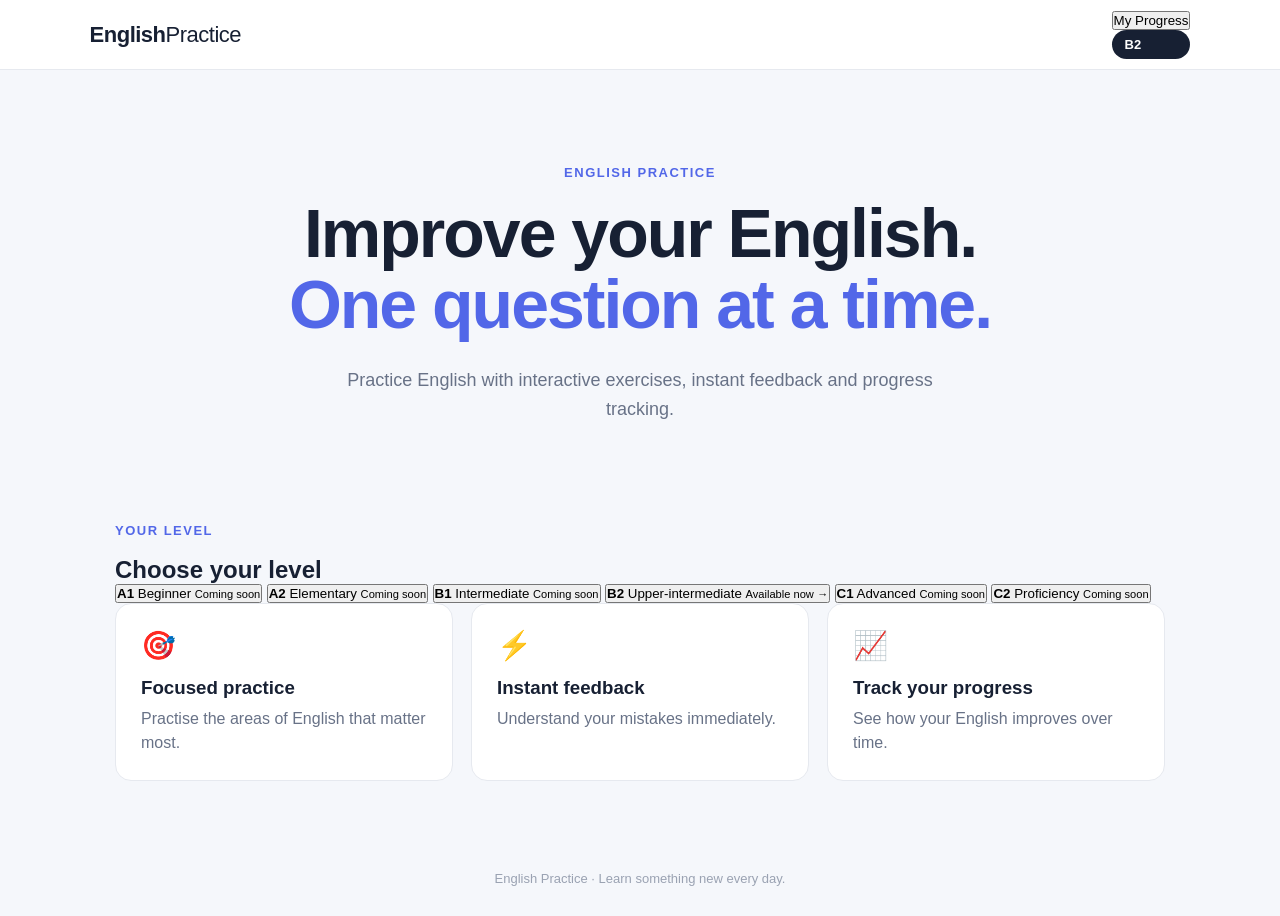
==== index.html @ 838dd816 "Add files via upload" ====
<!DOCTYPE html>
<html lang="en">
<head>
    <meta charset="UTF-8">
    <meta name="viewport" content="width=device-width, initial-scale=1.0">

   <title>English Practice - Free English Tests & Exercises</title>

<meta name="description"
content="Improve your English with free B2 grammar, vocabulary, phrasal verb, word formation and exam-style exercises with instant feedback.">

    <meta name="robots" content="index, follow">
 <link rel="canonical" href="https://jaime888-png.github.io/EnglishPractice/">

    <link rel="stylesheet" href="style.css">
<meta name="google-site-verification" content="MlaVY_ap902NoAxUZYahT_4EIekP5iTGvNQhcBj-xUs" />
</head>

<body>

    <!-- TOP NAVIGATION -->
    <header class="topbar">
        <div class="logo">English<span>Practice</span></div>

        <nav class="nav-links">
            <button class="nav-button" id="statsNavButton">My Progress</button>
            <div class="level-badge">B2</div>
        </nav>
    </header>


    <main>

        <!-- ================= HOME ================= -->

        <section id="home" class="screen active">

            <div class="hero">

                <p class="eyebrow">ENGLISH PRACTICE</p>

                <h1>
                    Improve your English.<br>
                    <span>One question at a time.</span>
                </h1>

                <p class="hero-text">
                    Practice English with interactive exercises,
                    instant feedback and progress tracking.
                </p>

            </div>


            <!-- LEVEL SELECTOR -->

            <div class="section-block">

                <div class="section-heading">
                    <div>
                        <p class="eyebrow">YOUR LEVEL</p>
                        <h2>Choose your level</h2>
                    </div>
                </div>

                <div class="level-grid">

                    <button class="level-card unavailable">
                        <strong>A1</strong>
                        <span>Beginner</span>
                        <small>Coming soon</small>
                    </button>

                    <button class="level-card unavailable">
                        <strong>A2</strong>
                        <span>Elementary</span>
                        <small>Coming soon</small>
                    </button>

                    <button class="level-card unavailable">
                        <strong>B1</strong>
                        <span>Intermediate</span>
                        <small>Coming soon</small>
                    </button>

                    <button class="level-card available" id="b2LevelButton">
                        <strong>B2</strong>
                        <span>Upper-intermediate</span>
                        <small>Available now →</small>
                    </button>

                    <button class="level-card unavailable">
                        <strong>C1</strong>
                        <span>Advanced</span>
                        <small>Coming soon</small>
                    </button>

                    <button class="level-card unavailable">
                        <strong>C2</strong>
                        <span>Proficiency</span>
                        <small>Coming soon</small>
                    </button>

                </div>

            </div>


            <!-- FEATURES -->

            <div class="features">

                <div class="feature-card">
                    <div class="feature-icon">🎯</div>
                    <h3>Focused practice</h3>
                    <p>
                        Practise the areas of English that matter most.
                    </p>
                </div>

                <div class="feature-card">
                    <div class="feature-icon">⚡</div>
                    <h3>Instant feedback</h3>
                    <p>
                        Understand your mistakes immediately.
                    </p>
                </div>

                <div class="feature-card">
                    <div class="feature-icon">📈</div>
                    <h3>Track your progress</h3>
                    <p>
                        See how your English improves over time.
                    </p>
                </div>

            </div>

        </section>


        <!-- ================= B2 PRACTICE MENU ================= -->

        <section id="practiceMenu" class="screen">

            <div class="page-header">

                <button id="practiceHomeButton" class="back-button">
                    ← Home
                </button>

                <p class="eyebrow">B2 ENGLISH</p>

                <h1>What do you want to practise?</h1>

                <p>
                    Choose an area and start practising.
                </p>

            </div>


            <!-- CATEGORIES -->

            <div class="practice-grid">

                <button class="practice-card" data-category="Grammar">
                    <span class="practice-icon">📘</span>
                    <strong>Grammar</strong>
                    <small>Tenses, conditionals, modals and more</small>
                </button>

                <button class="practice-card" data-category="Vocabulary">
                    <span class="practice-icon">📚</span>
                    <strong>Vocabulary</strong>
                    <small>Words, meaning and usage</small>
                </button>

                <button class="practice-card" data-category="Phrasal Verbs">
                    <span class="practice-icon">🔗</span>
                    <strong>Phrasal Verbs</strong>
                    <small>Common B2 phrasal verbs</small>
                </button>

                <button class="practice-card" data-category="Collocations">
                    <span class="practice-icon">🧩</span>
                    <strong>Collocations</strong>
                    <small>Words that naturally go together</small>
                </button>

                <button class="practice-card" data-category="Word Formation">
                    <span class="practice-icon">🔤</span>
                    <strong>Word Formation</strong>
                    <small>Build the correct word</small>
                </button>

                <button class="practice-card" data-category="Open Cloze">
                    <span class="practice-icon">✏️</span>
                    <strong>Open Cloze</strong>
                    <small>Complete the missing words</small>
                </button>

                <button class="practice-card" data-category="Key Word Transformations">
                    <span class="practice-icon">🔄</span>
                    <strong>Key Word Transformations</strong>
                    <small>Rewrite sentences correctly</small>
                </button>

                <button class="practice-card featured" data-category="Mixed Practice">
                    <span class="practice-icon">🎲</span>
                    <strong>Mixed Practice</strong>
                    <small>A mixture of B2 questions</small>
                </button>

            </div>


            <!-- GRAMMAR SEO LINK -->

            <div style="text-align: center; padding: 10px 0 45px;">

                <h2 style="font-size: 24px; margin-bottom: 10px;">
                    Want to focus on grammar?
                </h2>

                <p style="color: #687287; line-height: 1.6; margin-bottom: 18px;">
                    Practise B2 English grammar with dedicated exercises
                    and clear explanations.
                </p>

                <a href="grammar.html"
                   class="secondary-button"
                   style="display: inline-block; text-decoration: none;">
                    B2 Grammar Exercises →
                </a>

            </div>


            <!-- QUIZ LENGTH -->

            <div class="practice-options">


                <p class="eyebrow">QUIZ LENGTH</p>

                <div class="length-buttons">

                    <button class="length-button" data-length="5">
                        <strong>Quick</strong>
                        <span>5 questions</span>
                    </button>

                    <button class="length-button selected" data-length="10">
                        <strong>Standard</strong>
                        <span>10 questions</span>
                    </button>

                    <button class="length-button" data-length="20">
                        <strong>Challenge</strong>
                        <span>20 questions</span>
                    </button>

                </div>

            </div>
<button id="startPracticeButton" class="primary-button">
    Start practice →
</button>

        </section>


        <!-- ================= QUIZ ================= -->

        <section id="quiz" class="screen">

            <div class="quiz-header">

                <button id="backButton" class="back-button">
                    ← Exit practice
                </button>

                <div class="progress-container">

                    <div class="progress-text">
                        <span id="questionNumber">Question 1</span>
                        <span id="totalQuestions">1 / 10</span>
                    </div>

                    <div class="progress-bar">
                        <div id="progress" class="progress"></div>
                    </div>

                </div>

            </div>


            <div class="quiz-card">

                <div class="question-category" id="questionCategory">
                    MIXED PRACTICE
                </div>

                <h2 id="question">
                    Loading question...
                </h2>

                <div id="answers" class="answers">
                    <!-- JavaScript inserts answers here -->
                </div>

                <div id="feedback" class="feedback hidden">

                    <div id="feedbackTitle" class="feedback-title"></div>

                    <p id="feedbackText"></p>

                </div>

                <button
                    id="nextButton"
                    class="primary-button next-button hidden">
                    Next question →
                </button>

            </div>

        </section>


        <!-- ================= RESULTS ================= -->

        <section id="results" class="screen">

            <div class="results-card">

                <p class="eyebrow">PRACTICE COMPLETE</p>

                <h1>Your result</h1>

                <div class="score-circle">
                    <span id="score">0/10</span>
                </div>

                <h2 id="resultMessage">
                    Great job!
                </h2>

                <p id="resultDescription">
                    Keep practising to improve your English.
                </p>


                <div class="result-stats">

                    <div>
                        <strong id="resultPercentage">0%</strong>
                        <span>Accuracy</span>
                    </div>

                    <div>
                        <strong id="resultCorrect">0</strong>
                        <span>Correct</span>
                    </div>

                    <div>
                        <strong id="resultQuestions">10</strong>
                        <span>Questions</span>
                    </div>

                </div>


                <div class="result-actions">

                    <button id="retryButton" class="primary-button">
                        Try again
                    </button>

                    <button id="practiceAgainButton" class="secondary-button">
                        Choose practice
                    </button>

                    <button id="homeButton" class="secondary-button">
                        Back to home
                    </button>

                </div>

            </div>

        </section>


        <!-- ================= PROGRESS ================= -->

        <section id="stats" class="screen">

            <div class="page-header">

                <button id="statsHomeButton" class="back-button">
                    ← Home
                </button>

                <p class="eyebrow">YOUR PROGRESS</p>

                <h1>Keep getting better.</h1>

                <p>
                    Your progress is saved automatically on this device.
                </p>

            </div>


            <div class="stats-grid">

                <div class="stat-card">
                    <span class="stat-icon">📝</span>
                    <strong id="statQuestions">0</strong>
                    <span>Questions answered</span>
                </div>

                <div class="stat-card">
                    <span class="stat-icon">🎯</span>
                    <strong id="statAccuracy">0%</strong>
                    <span>Overall accuracy</span>
                </div>

                <div class="stat-card">
                    <span class="stat-icon">🏆</span>
                    <strong id="statBestScore">0%</strong>
                    <span>Best result</span>
                </div>

                <div class="stat-card">
                    <span class="stat-icon">🔥</span>
                    <strong id="statStreak">0</strong>
                    <span>Day streak</span>
                </div>

            </div>


            <div class="progress-section">

                <p class="eyebrow">ACHIEVEMENTS</p>

                <div id="achievements" class="achievements-grid">
                    <!-- JavaScript inserts achievements -->
                </div>

            </div>

        </section>

    </main>


    <footer>
        <p>English Practice · Learn something new every day.</p>
    </footer>


    <script src="script.js"></script>

</body>
</html>
---- style.css ----
* {
    box-sizing: border-box;
    margin: 0;
    padding: 0;
}

body {
    font-family: Arial, Helvetica, sans-serif;
    background: #f5f7fb;
    color: #172033;
    min-height: 100vh;
}

.topbar {
    height: 70px;
    background: white;
    border-bottom: 1px solid #e6e9ef;
    display: flex;
    align-items: center;
    justify-content: space-between;
    padding: 0 7%;
}

.logo {
    font-size: 22px;
    font-weight: 800;
    letter-spacing: -0.5px;
}

.logo span {
    font-weight: 400;
}

.level-badge {
    background: #172033;
    color: white;
    padding: 7px 13px;
    border-radius: 20px;
    font-size: 13px;
    font-weight: bold;
}

main {
    max-width: 1100px;
    margin: 0 auto;
    padding: 0 25px;
}

.screen {
    display: none;
}

.screen.active {
    display: block;
}

/* HOME */

.hero {
    text-align: center;
    padding: 95px 20px 65px;
}

.eyebrow {
    color: #5267e8;
    font-size: 13px;
    font-weight: 800;
    letter-spacing: 1.5px;
    margin-bottom: 18px;
}

.hero h1 {
    font-size: clamp(38px, 6vw, 68px);
    line-height: 1.05;
    letter-spacing: -2px;
    margin-bottom: 25px;
}

.hero h1 span {
    color: #5267e8;
}

.hero-text {
    max-width: 620px;
    margin: 0 auto 35px;
    color: #687287;
    font-size: 18px;
    line-height: 1.6;
}

.primary-button {
    border: none;
    background: #5267e8;
    color: white;
    padding: 14px 24px;
    border-radius: 10px;
    font-size: 16px;
    font-weight: bold;
    cursor: pointer;
    transition: transform 0.15s, opacity 0.15s;
}

.primary-button:hover {
    transform: translateY(-2px);
    opacity: 0.92;
}

.features {
    display: grid;
    grid-template-columns: repeat(3, 1fr);
    gap: 18px;
    padding-bottom: 60px;
}

.feature-card {
    background: white;
    border: 1px solid #e6e9ef;
    border-radius: 16px;
    padding: 25px;
}

.feature-icon {
    font-size: 28px;
    margin-bottom: 15px;
}

.feature-card h3 {
    margin-bottom: 8px;
}

.feature-card p {
    color: #687287;
    line-height: 1.5;
}

/* QUIZ */

.quiz-header {
    padding: 35px 0 20px;
}

.back-button {
    background: transparent;
    border: none;
    color: #687287;
    cursor: pointer;
    font-size: 15px;
    margin-bottom: 25px;
}

.progress-container {
    max-width: 800px;
    margin: auto;
}

.progress-text {
    display: flex;
    justify-content: space-between;
    color: #687287;
    font-size: 14px;
    margin-bottom: 8px;
}

.progress-bar {
    width: 100%;
    height: 7px;
    background: #e1e5ed;
    border-radius: 10px;
    overflow: hidden;
}

.progress {
    height: 100%;
    width: 10%;
    background: #5267e8;
    transition: width 0.3s;
}

.quiz-card {
    max-width: 800px;
    margin: 25px auto 70px;
    background: white;
    border: 1px solid #e6e9ef;
    border-radius: 18px;
    padding: 40px;
}

.question-category {
    color: #5267e8;
    font-size: 12px;
    font-weight: 800;
    letter-spacing: 1px;
    margin-bottom: 18px;
}

.quiz-card h2 {
    font-size: 25px;
    line-height: 1.45;
    margin-bottom: 28px;
}

.answers {
    display: grid;
    gap: 12px;
}

.answer-button {
    width: 100%;
    text-align: left;
    padding: 16px;
    background: white;
    border: 2px solid #e1e5ed;
    border-radius: 11px;
    cursor: pointer;
    font-size: 16px;
    color: #172033;
    transition: border-color 0.15s, background 0.15s;
}

.answer-button:hover {
    border-color: #5267e8;
    background: #f7f8ff;
}

.answer-button.correct {
    border-color: #39a86b;
    background: #edf9f2;
}

.answer-button.wrong {
    border-color: #d95d5d;
    background: #fff1f1;
}

.feedback {
    margin-top: 22px;
    padding: 18px;
    border-radius: 12px;
    background: #f5f7fb;
}

.feedback.correct-feedback {
    background: #edf9f2;
}

.feedback.wrong-feedback {
    background: #fff1f1;
}

.feedback-title {
    font-weight: bold;
    margin-bottom: 6px;
}

.feedback p {
    color: #596274;
    line-height: 1.5;
}

.next-button {
    margin-top: 20px;
}

.hidden {
    display: none !important;
}

/* RESULTS */

.results-card {
    max-width: 650px;
    margin: 90px auto;
    text-align: center;
    background: white;
    border: 1px solid #e6e9ef;
    border-radius: 20px;
    padding: 50px 30px;
}

.results-card h1 {
    font-size: 40px;
    margin-bottom: 25px;
}

.score-circle {
    width: 150px;
    height: 150px;
    border-radius: 50%;
    background: #f0f2ff;
    display: flex;
    align-items: center;
    justify-content: center;
    margin: 0 auto 25px;
}

.score-circle span {
    font-size: 35px;
    font-weight: 800;
    color: #5267e8;
}

.results-card h2 {
    margin-bottom: 10px;
}

.results-card p {
    color: #687287;
    line-height: 1.5;
}

.result-actions {
    margin-top: 30px;
    display: flex;
    justify-content: center;
    gap: 12px;
}

.secondary-button {
    background: white;
    border: 1px solid #d8dce5;
    padding: 14px 22px;
    border-radius: 10px;
    font-weight: bold;
    cursor: pointer;
    color: #172033;
}

footer {
    text-align: center;
    padding: 30px;
    color: #9aa2b2;
    font-size: 13px;
}

/* MOBILE */

@media (max-width: 700px) {
    .topbar {
        padding: 0 20px;
    }

    .hero {
        padding-top: 65px;
    }

    .hero h1 {
        letter-spacing: -1px;
    }

    .features {
        grid-template-columns: 1fr;
    }

    .quiz-card {
        padding: 25px 20px;
    }

    .quiz-card h2 {
        font-size: 21px;
    }

    .result-actions {
        flex-direction: column;
    }
}

.length-button.selected {
    border: 2px solid currentColor;
    transform: translateY(-2px);
    font-weight: 600;
}

.practice-card.selected {
    border: 2px solid currentColor;
    transform: translateY(-2px);
}
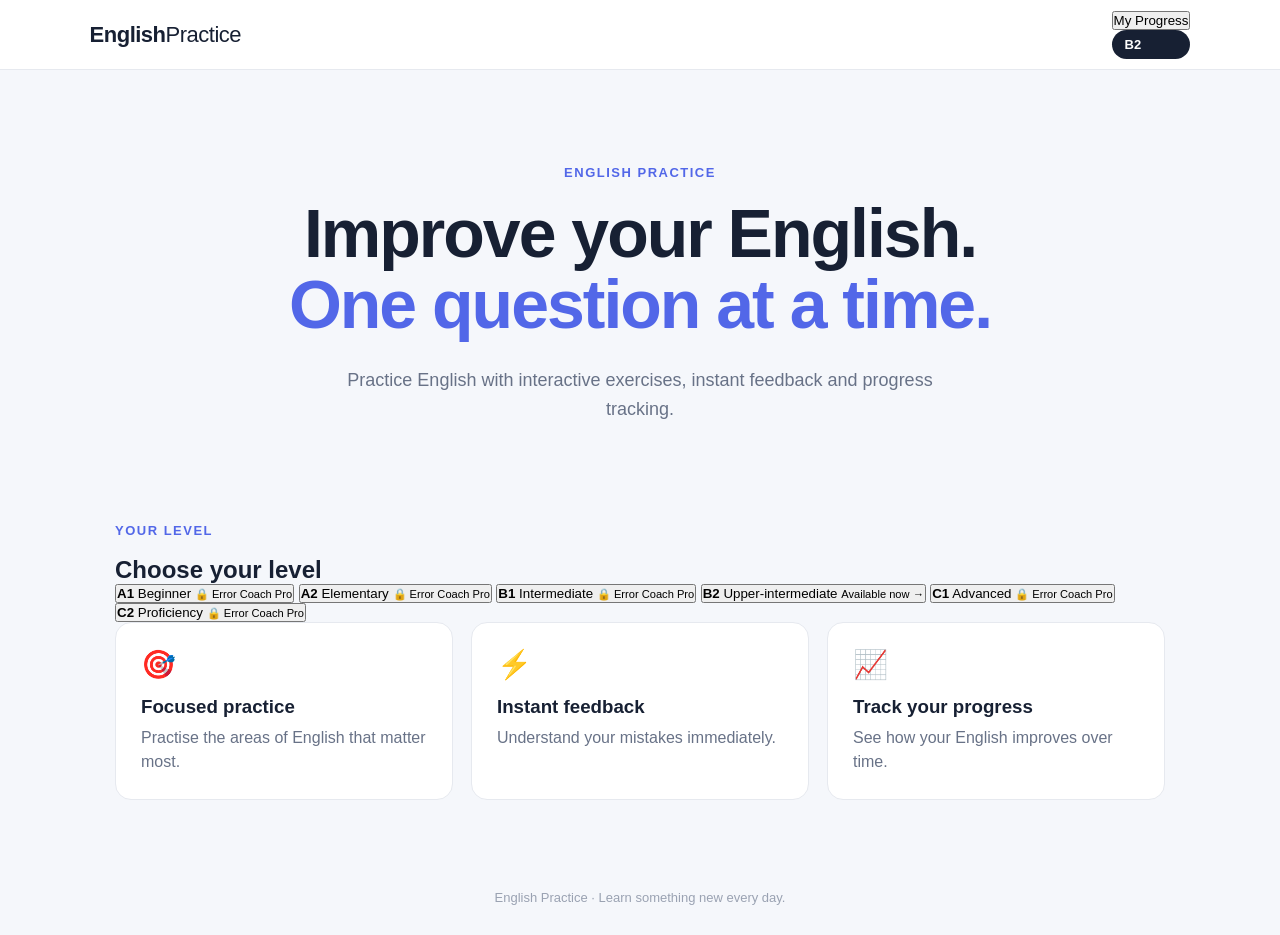
==== commit 5363b71d: "Add files via upload" ====
--- a/index.html
+++ b/index.html
@@ -62,48 +62,45 @@
                         <h2>Choose your level</h2>
                     </div>
                 </div>
-
-                <div class="level-grid">
-
-                    <button class="level-card unavailable">
-                        <strong>A1</strong>
-                        <span>Beginner</span>
-                        <small>Coming soon</small>
-                    </button>
-
-                    <button class="level-card unavailable">
-                        <strong>A2</strong>
-                        <span>Elementary</span>
-                        <small>Coming soon</small>
-                    </button>
-
-                    <button class="level-card unavailable">
-                        <strong>B1</strong>
-                        <span>Intermediate</span>
-                        <small>Coming soon</small>
-                    </button>
-
-                    <button class="level-card available" id="b2LevelButton">
-                        <strong>B2</strong>
-                        <span>Upper-intermediate</span>
-                        <small>Available now →</small>
-                    </button>
-
-                    <button class="level-card unavailable">
-                        <strong>C1</strong>
-                        <span>Advanced</span>
-                        <small>Coming soon</small>
-                    </button>
-
-                    <button class="level-card unavailable">
-                        <strong>C2</strong>
-                        <span>Proficiency</span>
-                        <small>Coming soon</small>
-                    </button>
-
-                </div>
-
-            </div>
+             <div class="level-grid">
+
+    <button class="level-card unavailable pro-level">
+        <strong>A1</strong>
+        <span>Beginner</span>
+        <small>🔒 Error Coach Pro</small>
+    </button>
+
+    <button class="level-card unavailable pro-level">
+        <strong>A2</strong>
+        <span>Elementary</span>
+        <small>🔒 Error Coach Pro</small>
+    </button>
+
+    <button class="level-card unavailable pro-level">
+        <strong>B1</strong>
+        <span>Intermediate</span>
+        <small>🔒 Error Coach Pro</small>
+    </button>
+
+    <button class="level-card available" id="b2LevelButton">
+        <strong>B2</strong>
+        <span>Upper-intermediate</span>
+        <small>Available now →</small>
+    </button>
+
+    <button class="level-card unavailable pro-level">
+        <strong>C1</strong>
+        <span>Advanced</span>
+        <small>🔒 Error Coach Pro</small>
+    </button>
+
+    <button class="level-card unavailable pro-level">
+        <strong>C2</strong>
+        <span>Proficiency</span>
+        <small>🔒 Error Coach Pro</small>
+    </button>
+
+</div>
 
 
             <!-- FEATURES -->
@@ -164,23 +161,23 @@
 
             <div class="practice-grid">
 
-                <button class="practice-card" data-category="Grammar">
-                    <span class="practice-icon">📘</span>
-                    <strong>Grammar</strong>
-                    <small>Tenses, conditionals, modals and more</small>
-                </button>
-
-                <button class="practice-card" data-category="Vocabulary">
-                    <span class="practice-icon">📚</span>
-                    <strong>Vocabulary</strong>
-                    <small>Words, meaning and usage</small>
-                </button>
-
-                <button class="practice-card" data-category="Phrasal Verbs">
-                    <span class="practice-icon">🔗</span>
-                    <strong>Phrasal Verbs</strong>
-                    <small>Common B2 phrasal verbs</small>
-                </button>
+<button class="practice-card" data-category="Grammar">
+    <span class="practice-icon">📘</span>
+    <strong>Grammar</strong>
+    <small>Tenses, conditionals, modals and more</small>
+</button>
+
+<button class="practice-card" data-category="Vocabulary">
+    <span class="practice-icon">📚</span>
+    <strong>Vocabulary</strong>
+    <small>Words, meaning and usage</small>
+</button>
+
+<button class="practice-card" data-category="Phrasal Verbs">
+    <span class="practice-icon">🔗</span>
+    <strong>Phrasal Verbs</strong>
+    <small>Common B2 phrasal verbs</small>
+</button>
 
                 <button class="practice-card" data-category="Collocations">
                     <span class="practice-icon">🧩</span>
@@ -205,6 +202,12 @@
                     <strong>Key Word Transformations</strong>
                     <small>Rewrite sentences correctly</small>
                 </button>
+                
+                <button class="practice-card featured" id="errorCoachButton">
+    <span class="practice-icon">🧠</span>
+    <strong>Error Coach</strong>
+    <small>Turn your mistakes into personalised practice</small>
+</button>
 
                 <button class="practice-card featured" data-category="Mixed Practice">
                     <span class="practice-icon">🎲</span>
@@ -215,26 +218,67 @@
             </div>
 
 
-            <!-- GRAMMAR SEO LINK -->
-
-            <div style="text-align: center; padding: 10px 0 45px;">
-
-                <h2 style="font-size: 24px; margin-bottom: 10px;">
-                    Want to focus on grammar?
-                </h2>
-
-                <p style="color: #687287; line-height: 1.6; margin-bottom: 18px;">
-                    Practise B2 English grammar with dedicated exercises
-                    and clear explanations.
-                </p>
-
-                <a href="grammar.html"
-                   class="secondary-button"
-                   style="display: inline-block; text-decoration: none;">
-                    B2 Grammar Exercises →
-                </a>
-
-            </div>
+<!-- B2 ENGLISH PRACTICE LINKS -->
+
+<div style="text-align: center; padding: 10px 0 45px;">
+
+    <p class="eyebrow">B2 ENGLISH PRACTICE</p>
+
+    <h2 style="font-size: 24px; margin-bottom: 10px;">
+        Explore B2 English exercises
+    </h2>
+
+    <p style="color: #687287; line-height: 1.6; margin-bottom: 22px;">
+        Choose a specific area of English and practise with dedicated exercises.
+    </p>
+
+    <div style="display: flex; flex-wrap: wrap; justify-content: center; gap: 10px;">
+
+        <a href="grammar.html"
+           class="secondary-button"
+           style="text-decoration: none;">
+            Grammar
+        </a>
+
+        <a href="vocabulary.html"
+           class="secondary-button"
+           style="text-decoration: none;">
+            Vocabulary
+        </a>
+
+        <a href="phrasal-verbs.html"
+           class="secondary-button"
+           style="text-decoration: none;">
+            Phrasal Verbs
+        </a>
+
+        <a href="collocations.html"
+           class="secondary-button"
+           style="text-decoration: none;">
+            Collocations
+        </a>
+
+        <a href="word-formation.html"
+           class="secondary-button"
+           style="text-decoration: none;">
+            Word Formation
+        </a>
+
+        <a href="open-cloze.html"
+           class="secondary-button"
+           style="text-decoration: none;">
+            Open Cloze
+        </a>
+
+        <a href="key-word-transformations.html"
+           class="secondary-button"
+           style="text-decoration: none;">
+            Key Word Transformations
+        </a>
+
+    </div>
+
+</div>
 
 
             <!-- QUIZ LENGTH -->
@@ -463,9 +507,60 @@
         <p>English Practice · Learn something new every day.</p>
     </footer>
 
+    <!-- ================= PRO MODAL ================= -->
+
+<div id="proModal" class="pro-modal" style="display: none;">
+
+    <div class="pro-modal-content">
+
+        <button id="closeProModal" class="pro-modal-close">
+            ×
+        </button>
+
+        <div class="icon">🔒</div>
+
+        <p class="eyebrow">ERROR COACH PRO</p>
+
+        <h2>Unlock your full English potential.</h2>
+
+        <p>
+            Get access to all English levels from A1 to C2,
+            plus personalised practice with Special Weakness.
+        </p>
+
+        <div class="pro-features">
+
+            <p>✓ A1, A2, B1, B2, C1 & C2</p>
+            <p>✓ Special Weakness</p>
+            <p>✓ Personalised practice</p>
+            <p>✓ Progress tracking</p>
+
+        </div>
+
+        <div class="pro-price">
+            <strong>€4.99</strong>
+            <span>/ month</span>
+        </div>
+
+        <button id="unlockProButton" class="primary-button">
+            Unlock Pro →
+        </button>
+
+        <button id="laterProButton" class="secondary-button">
+            Maybe later
+        </button>
+
+    </div>
+
+</div>
+
 
     <script src="script.js"></script>
-
+<script>
+document.getElementById("errorCoachButton").addEventListener("click", function() {
+    window.location.href = "error-coach.html";
+});
+</script>
 </body>
 </html>
       
--- a/style.css
+++ b/style.css
@@ -373,4 +373,86 @@
 .practice-card.selected {
     border: 2px solid currentColor;
     transform: translateY(-2px);
+}
+
+/* ===============================
+   PRO MODAL
+   =============================== */
+
+.pro-modal {
+    position: fixed;
+    inset: 0;
+    z-index: 9999;
+
+    display: flex;
+    align-items: center;
+    justify-content: center;
+
+    padding: 20px;
+
+    background: rgba(15, 23, 42, 0.65);
+}
+
+.pro-modal-content {
+    position: relative;
+
+    width: 100%;
+    max-width: 520px;
+
+    padding: 40px;
+
+    background: white;
+    border-radius: 20px;
+
+    text-align: center;
+
+    box-shadow: 0 20px 60px rgba(0, 0, 0, 0.2);
+}
+
+.pro-modal-content h2 {
+    margin-bottom: 15px;
+}
+
+.pro-modal-content > p {
+    color: #687287;
+    line-height: 1.6;
+}
+
+.pro-modal-close {
+    position: absolute;
+    top: 15px;
+    right: 18px;
+
+    border: none;
+    background: none;
+
+    font-size: 30px;
+    cursor: pointer;
+
+    color: #687287;
+}
+
+.pro-features {
+    margin: 25px 0;
+    text-align: left;
+}
+
+.pro-features p {
+    margin: 10px 0;
+}
+
+.pro-price {
+    margin: 25px 0;
+}
+
+.pro-price strong {
+    font-size: 32px;
+}
+
+.pro-price span {
+    color: #687287;
+}
+
+.pro-modal-content .secondary-button {
+    margin-top: 10px;
 }
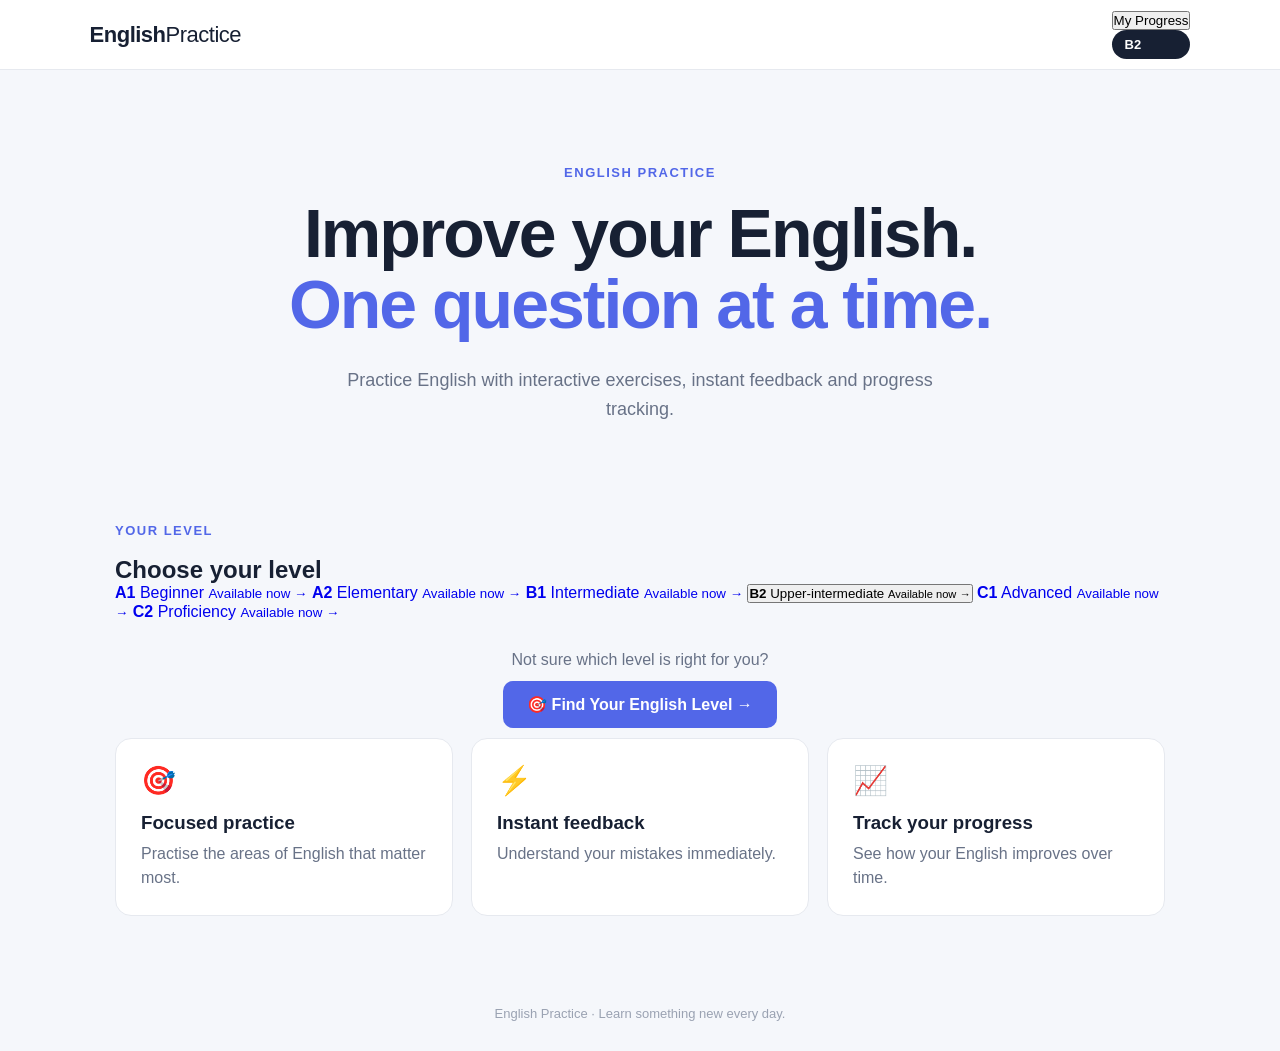
==== commit 4603881b: "Add files via upload" ====
--- a/index.html
+++ b/index.html
@@ -64,23 +64,23 @@
                 </div>
              <div class="level-grid">
 
-    <button class="level-card unavailable pro-level">
-        <strong>A1</strong>
-        <span>Beginner</span>
-        <small>🔒 Error Coach Pro</small>
-    </button>
-
-    <button class="level-card unavailable pro-level">
-        <strong>A2</strong>
-        <span>Elementary</span>
-        <small>🔒 Error Coach Pro</small>
-    </button>
-
-    <button class="level-card unavailable pro-level">
-        <strong>B1</strong>
-        <span>Intermediate</span>
-        <small>🔒 Error Coach Pro</small>
-    </button>
+<a href="a1.html" class="level-card available" style="text-decoration: none;">
+    <strong>A1</strong>
+    <span>Beginner</span>
+    <small>Available now →</small>
+</a>
+
+<a href="a2.html" class="level-card available" style="text-decoration: none;">
+    <strong>A2</strong>
+    <span>Elementary</span>
+    <small>Available now →</small>
+</a>
+
+<a href="b1.html" class="level-card available" style="text-decoration: none;">
+    <strong>B1</strong>
+    <span>Intermediate</span>
+    <small>Available now →</small>
+</a>
 
     <button class="level-card available" id="b2LevelButton">
         <strong>B2</strong>
@@ -88,18 +88,30 @@
         <small>Available now →</small>
     </button>
 
-    <button class="level-card unavailable pro-level">
-        <strong>C1</strong>
-        <span>Advanced</span>
-        <small>🔒 Error Coach Pro</small>
-    </button>
-
-    <button class="level-card unavailable pro-level">
-        <strong>C2</strong>
-        <span>Proficiency</span>
-        <small>🔒 Error Coach Pro</small>
-    </button>
-
+<a href="c1.html" class="level-card available" style="text-decoration: none;">
+    <strong>C1</strong>
+    <span>Advanced</span>
+    <small>Available now →</small>
+</a>
+
+<a href="c2.html" class="level-card available" style="text-decoration: none;">
+    <strong>C2</strong>
+    <span>Proficiency</span>
+    <small>Available now →</small>
+</a>
+
+</div>
+
+<div style="text-align: center; margin: 30px 0 10px;">
+    <p style="color: #687287; margin-bottom: 12px;">
+        Not sure which level is right for you?
+    </p>
+
+    <a href="level-test.html"
+       class="primary-button"
+       style="text-decoration: none; display: inline-block;">
+        🎯 Find Your English Level →
+    </a>
 </div>
 
 
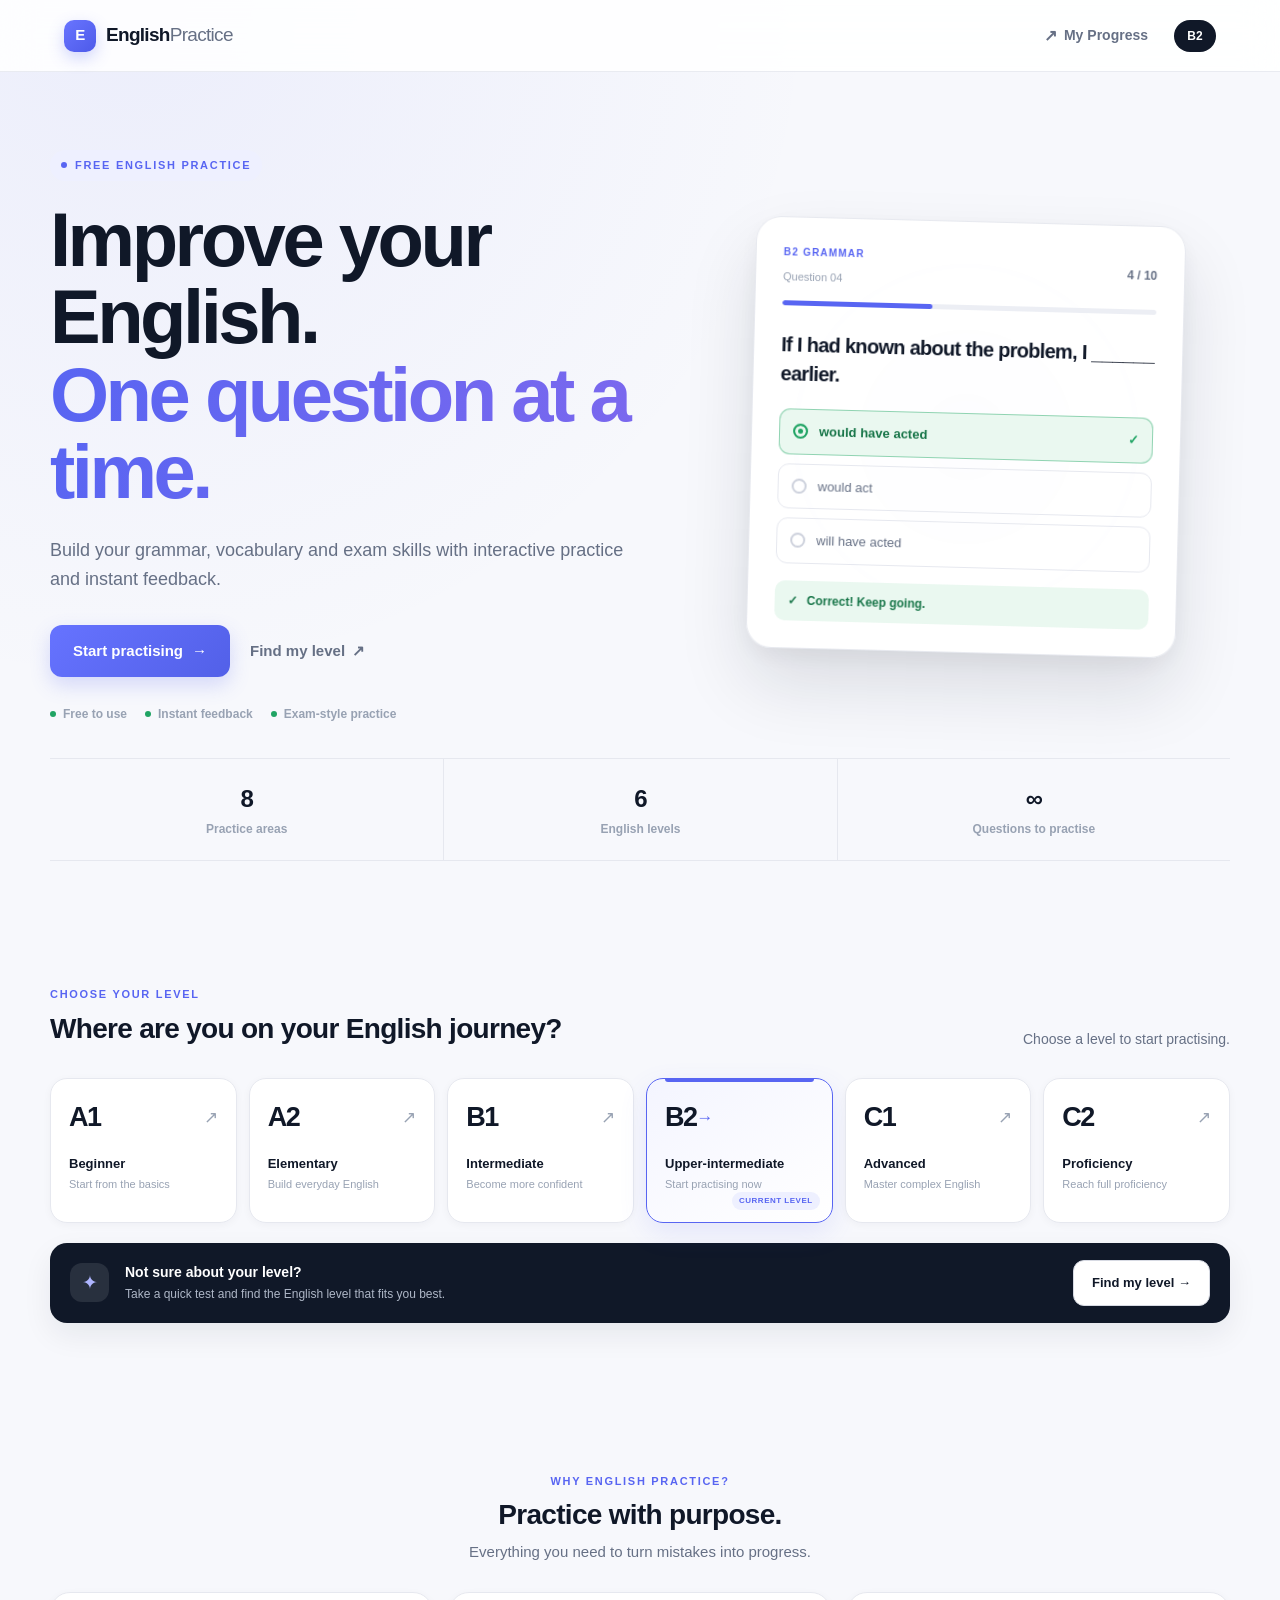
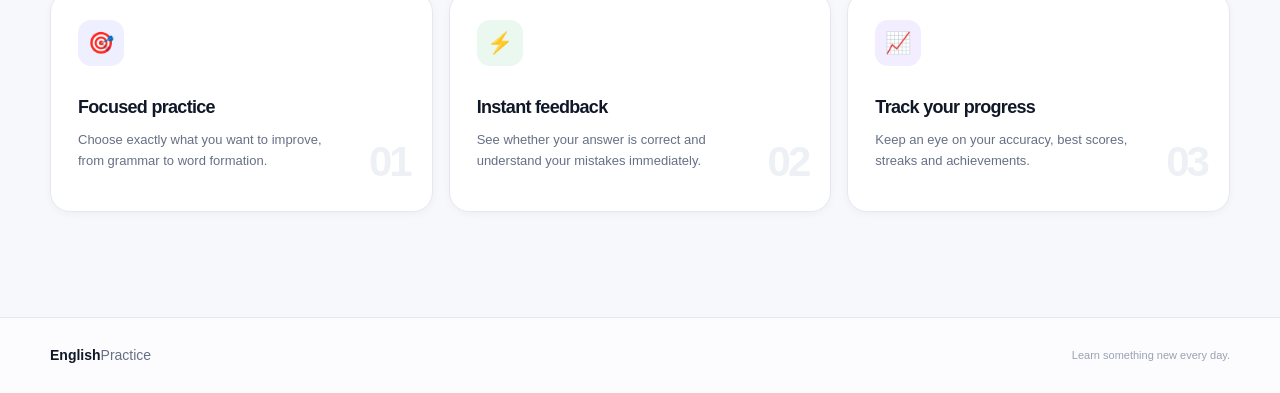
==== commit 21e6f33d: "Add files via upload" ====
--- a/index.html
+++ b/index.html
@@ -4,28 +4,45 @@
     <meta charset="UTF-8">
     <meta name="viewport" content="width=device-width, initial-scale=1.0">
 
-   <title>English Practice - Free English Tests & Exercises</title>
-
-<meta name="description"
-content="Improve your English with free B2 grammar, vocabulary, phrasal verb, word formation and exam-style exercises with instant feedback.">
+    <title>English Practice - Free English Tests & Exercises</title>
+
+    <meta name="description"
+          content="Improve your English with free B2 grammar, vocabulary, phrasal verb, word formation and exam-style exercises with instant feedback.">
 
     <meta name="robots" content="index, follow">
- <link rel="canonical" href="https://jaime888-png.github.io/EnglishPractice/">
+
+    <link rel="canonical" href="https://jaime888-png.github.io/EnglishPractice/">
 
     <link rel="stylesheet" href="style.css">
-<meta name="google-site-verification" content="MlaVY_ap902NoAxUZYahT_4EIekP5iTGvNQhcBj-xUs" />
+
+    <meta name="google-site-verification"
+          content="MlaVY_ap902NoAxUZYahT_4EIekP5iTGvNQhcBj-xUs">
 </head>
 
 <body>
 
-    <!-- TOP NAVIGATION -->
+    <!-- ================= TOP NAVIGATION ================= -->
+
     <header class="topbar">
-        <div class="logo">English<span>Practice</span></div>
+
+        <a href="#" class="logo" aria-label="English Practice home">
+            <span class="logo-mark">E</span>
+            <span class="logo-text">English<span>Practice</span></span>
+        </a>
 
         <nav class="nav-links">
-            <button class="nav-button" id="statsNavButton">My Progress</button>
-            <div class="level-badge">B2</div>
+
+            <button class="nav-button" id="statsNavButton">
+                <span class="nav-icon">↗</span>
+                My Progress
+            </button>
+
+            <div class="level-badge">
+                B2
+            </div>
+
         </nav>
+
     </header>
 
 
@@ -35,115 +52,400 @@
 
         <section id="home" class="screen active">
 
+            <!-- HERO -->
+
             <div class="hero">
 
-                <p class="eyebrow">ENGLISH PRACTICE</p>
-
-                <h1>
-                    Improve your English.<br>
-                    <span>One question at a time.</span>
-                </h1>
-
-                <p class="hero-text">
-                    Practice English with interactive exercises,
-                    instant feedback and progress tracking.
-                </p>
-
-            </div>
-
-
-            <!-- LEVEL SELECTOR -->
-
-            <div class="section-block">
+                <div class="hero-content">
+
+                    <div class="hero-copy">
+
+                        <p class="eyebrow">
+                            FREE ENGLISH PRACTICE
+                        </p>
+
+                        <h1>
+                            Improve your English.
+                            <span>One question at a time.</span>
+                        </h1>
+
+                        <p class="hero-text">
+                            Build your grammar, vocabulary and exam skills
+                            with interactive practice and instant feedback.
+                        </p>
+
+                        <div class="hero-actions">
+
+                            <button
+                                class="primary-button hero-primary"
+                                id="heroStartButton"
+                                onclick="document.getElementById('b2LevelButton').click()">
+                                Start practising
+                                <span>→</span>
+                            </button>
+
+                            <a
+                                href="level-test.html"
+                                class="hero-secondary">
+                                Find my level
+                                <span>↗</span>
+                            </a>
+
+                        </div>
+
+                        <div class="hero-trust">
+
+                            <div class="trust-item">
+                                <span class="trust-dot"></span>
+                                Free to use
+                            </div>
+
+                            <div class="trust-item">
+                                <span class="trust-dot"></span>
+                                Instant feedback
+                            </div>
+
+                            <div class="trust-item">
+                                <span class="trust-dot"></span>
+                                Exam-style practice
+                            </div>
+
+                        </div>
+
+                    </div>
+
+
+                    <!-- HERO PRACTICE PREVIEW -->
+
+                    <div class="hero-preview">
+
+                        <div class="preview-glow"></div>
+
+                        <div class="preview-card">
+
+                            <div class="preview-top">
+
+                                <div>
+                                    <span class="preview-label">
+                                        B2 GRAMMAR
+                                    </span>
+
+                                    <span class="preview-question-number">
+                                        Question 04
+                                    </span>
+                                </div>
+
+                                <div class="preview-progress">
+                                    4 / 10
+                                </div>
+
+                            </div>
+
+                            <div class="preview-progress-bar">
+                                <span></span>
+                            </div>
+
+                            <h3>
+                                If I had known about the problem,
+                                I ______ earlier.
+                            </h3>
+
+                            <div class="preview-answer correct-preview">
+                                <span class="preview-radio"></span>
+                                would have acted
+                                <span class="preview-check">✓</span>
+                            </div>
+
+                            <div class="preview-answer">
+                                <span class="preview-radio"></span>
+                                would act
+                            </div>
+
+                            <div class="preview-answer">
+                                <span class="preview-radio"></span>
+                                will have acted
+                            </div>
+
+                            <div class="preview-feedback">
+                                <span>✓</span>
+                                Correct! Keep going.
+                            </div>
+
+                        </div>
+
+                    </div>
+
+                </div>
+
+
+                <!-- HERO STATS -->
+
+                <div class="hero-stats">
+
+                    <div class="hero-stat">
+                        <strong>8</strong>
+                        <span>Practice areas</span>
+                    </div>
+
+                    <div class="hero-stat">
+                        <strong>6</strong>
+                        <span>English levels</span>
+                    </div>
+
+                    <div class="hero-stat">
+                        <strong>∞</strong>
+                        <span>Questions to practise</span>
+                    </div>
+
+                </div>
+
+            </div>
+
+
+            <!-- ================= LEVEL SELECTOR ================= -->
+
+            <section class="content-section level-section">
 
                 <div class="section-heading">
+
                     <div>
-                        <p class="eyebrow">YOUR LEVEL</p>
-                        <h2>Choose your level</h2>
-                    </div>
-                </div>
-             <div class="level-grid">
-
-<a href="a1.html" class="level-card available" style="text-decoration: none;">
-    <strong>A1</strong>
-    <span>Beginner</span>
-    <small>Available now →</small>
-</a>
-
-<a href="a2.html" class="level-card available" style="text-decoration: none;">
-    <strong>A2</strong>
-    <span>Elementary</span>
-    <small>Available now →</small>
-</a>
-
-<a href="b1.html" class="level-card available" style="text-decoration: none;">
-    <strong>B1</strong>
-    <span>Intermediate</span>
-    <small>Available now →</small>
-</a>
-
-    <button class="level-card available" id="b2LevelButton">
-        <strong>B2</strong>
-        <span>Upper-intermediate</span>
-        <small>Available now →</small>
-    </button>
-
-<a href="c1.html" class="level-card available" style="text-decoration: none;">
-    <strong>C1</strong>
-    <span>Advanced</span>
-    <small>Available now →</small>
-</a>
-
-<a href="c2.html" class="level-card available" style="text-decoration: none;">
-    <strong>C2</strong>
-    <span>Proficiency</span>
-    <small>Available now →</small>
-</a>
-
-</div>
-
-<div style="text-align: center; margin: 30px 0 10px;">
-    <p style="color: #687287; margin-bottom: 12px;">
-        Not sure which level is right for you?
-    </p>
-
-    <a href="level-test.html"
-       class="primary-button"
-       style="text-decoration: none; display: inline-block;">
-        🎯 Find Your English Level →
-    </a>
-</div>
-
-
-            <!-- FEATURES -->
-
-            <div class="features">
-
-                <div class="feature-card">
-                    <div class="feature-icon">🎯</div>
-                    <h3>Focused practice</h3>
+                        <p class="eyebrow">CHOOSE YOUR LEVEL</p>
+                        <h2>Where are you on your English journey?</h2>
+                    </div>
+
+                    <p class="section-description">
+                        Choose a level to start practising.
+                    </p>
+
+                </div>
+
+
+                <div class="level-grid">
+
+                    <a href="a1.html"
+                       class="level-card available"
+                       style="text-decoration: none;">
+
+                        <div class="level-card-top">
+                            <strong>A1</strong>
+                            <span class="level-arrow">↗</span>
+                        </div>
+
+                        <span>Beginner</span>
+
+                        <small>
+                            Start from the basics
+                        </small>
+
+                    </a>
+
+
+                    <a href="a2.html"
+                       class="level-card available"
+                       style="text-decoration: none;">
+
+                        <div class="level-card-top">
+                            <strong>A2</strong>
+                            <span class="level-arrow">↗</span>
+                        </div>
+
+                        <span>Elementary</span>
+
+                        <small>
+                            Build everyday English
+                        </small>
+
+                    </a>
+
+
+                    <a href="b1.html"
+                       class="level-card available"
+                       style="text-decoration: none;">
+
+                        <div class="level-card-top">
+                            <strong>B1</strong>
+                            <span class="level-arrow">↗</span>
+                        </div>
+
+                        <span>Intermediate</span>
+
+                        <small>
+                            Become more confident
+                        </small>
+
+                    </a>
+
+
+                    <button
+                        class="level-card available active-level"
+                        id="b2LevelButton">
+
+                        <div class="level-card-top">
+                            <strong>B2</strong>
+                            <span class="level-arrow">→</span>
+                        </div>
+
+                        <span>Upper-intermediate</span>
+
+                        <small>
+                            Start practising now
+                        </small>
+
+                        <div class="active-level-label">
+                            Current level
+                        </div>
+
+                    </button>
+
+
+                    <a href="c1.html"
+                       class="level-card available"
+                       style="text-decoration: none;">
+
+                        <div class="level-card-top">
+                            <strong>C1</strong>
+                            <span class="level-arrow">↗</span>
+                        </div>
+
+                        <span>Advanced</span>
+
+                        <small>
+                            Master complex English
+                        </small>
+
+                    </a>
+
+
+                    <a href="c2.html"
+                       class="level-card available"
+                       style="text-decoration: none;">
+
+                        <div class="level-card-top">
+                            <strong>C2</strong>
+                            <span class="level-arrow">↗</span>
+                        </div>
+
+                        <span>Proficiency</span>
+
+                        <small>
+                            Reach full proficiency
+                        </small>
+
+                    </a>
+
+                </div>
+
+
+                <div class="level-test-banner">
+
+                    <div class="level-test-icon">
+                        ✦
+                    </div>
+
+                    <div class="level-test-content">
+
+                        <strong>Not sure about your level?</strong>
+
+                        <p>
+                            Take a quick test and find the English level
+                            that fits you best.
+                        </p>
+
+                    </div>
+
+                    <a href="level-test.html"
+                       class="secondary-button level-test-button">
+                        Find my level →
+                    </a>
+
+                </div>
+
+            </section>
+
+
+            <!-- ================= FEATURES ================= -->
+
+            <section class="content-section">
+
+                <div class="section-heading centered-heading">
+
+                    <p class="eyebrow">WHY ENGLISH PRACTICE?</p>
+
+                    <h2>
+                        Practice with purpose.
+                    </h2>
+
                     <p>
-                        Practise the areas of English that matter most.
+                        Everything you need to turn mistakes into progress.
                     </p>
-                </div>
-
-                <div class="feature-card">
-                    <div class="feature-icon">⚡</div>
-                    <h3>Instant feedback</h3>
-                    <p>
-                        Understand your mistakes immediately.
-                    </p>
-                </div>
-
-                <div class="feature-card">
-                    <div class="feature-icon">📈</div>
-                    <h3>Track your progress</h3>
-                    <p>
-                        See how your English improves over time.
-                    </p>
-                </div>
-
-            </div>
+
+                </div>
+
+
+                <div class="features">
+
+                    <div class="feature-card">
+
+                        <div class="feature-icon feature-blue">
+                            🎯
+                        </div>
+
+                        <div>
+                            <h3>Focused practice</h3>
+
+                            <p>
+                                Choose exactly what you want to improve,
+                                from grammar to word formation.
+                            </p>
+                        </div>
+
+                        <span class="feature-number">01</span>
+
+                    </div>
+
+
+                    <div class="feature-card">
+
+                        <div class="feature-icon feature-green">
+                            ⚡
+                        </div>
+
+                        <div>
+                            <h3>Instant feedback</h3>
+
+                            <p>
+                                See whether your answer is correct and
+                                understand your mistakes immediately.
+                            </p>
+                        </div>
+
+                        <span class="feature-number">02</span>
+
+                    </div>
+
+
+                    <div class="feature-card">
+
+                        <div class="feature-icon feature-purple">
+                            📈
+                        </div>
+
+                        <div>
+                            <h3>Track your progress</h3>
+
+                            <p>
+                                Keep an eye on your accuracy, best scores,
+                                streaks and achievements.
+                            </p>
+                        </div>
+
+                        <span class="feature-number">03</span>
+
+                    </div>
+
+                </div>
+
+            </section>
 
         </section>
 
@@ -152,177 +454,384 @@
 
         <section id="practiceMenu" class="screen">
 
-            <div class="page-header">
+            <div class="page-header practice-page-header">
 
                 <button id="practiceHomeButton" class="back-button">
                     ← Home
                 </button>
 
-                <p class="eyebrow">B2 ENGLISH</p>
-
-                <h1>What do you want to practise?</h1>
+                <div class="page-header-content">
+
+                    <div>
+                        <p class="eyebrow">B2 ENGLISH</p>
+
+                        <h1>
+                            What do you want to practise?
+                        </h1>
+
+                        <p>
+                            Choose a skill and start improving.
+                        </p>
+                    </div>
+
+                    <div class="page-level-pill">
+                        B2
+                    </div>
+
+                </div>
+
+            </div>
+
+
+            <!-- PRACTICE CATEGORIES -->
+
+            <div class="practice-section">
+
+                <div class="section-heading compact-heading">
+
+                    <div>
+                        <p class="eyebrow">PRACTICE AREAS</p>
+                        <h2>Choose a skill</h2>
+                    </div>
+
+                    <span class="practice-count">
+                        8 areas
+                    </span>
+
+                </div>
+
+
+                <div class="practice-grid">
+
+                    <button
+                        class="practice-card"
+                        data-category="Grammar">
+
+                        <span class="practice-icon">📘</span>
+
+                        <div class="practice-card-content">
+                            <strong>Grammar</strong>
+
+                            <small>
+                                Tenses, conditionals, modals and more
+                            </small>
+                        </div>
+
+                        <span class="practice-arrow">→</span>
+
+                    </button>
+
+
+                    <button
+                        class="practice-card"
+                        data-category="Vocabulary">
+
+                        <span class="practice-icon">📚</span>
+
+                        <div class="practice-card-content">
+                            <strong>Vocabulary</strong>
+
+                            <small>
+                                Words, meaning and usage
+                            </small>
+                        </div>
+
+                        <span class="practice-arrow">→</span>
+
+                    </button>
+
+
+                    <button
+                        class="practice-card"
+                        data-category="Phrasal Verbs">
+
+                        <span class="practice-icon">🔗</span>
+
+                        <div class="practice-card-content">
+                            <strong>Phrasal Verbs</strong>
+
+                            <small>
+                                Common B2 phrasal verbs
+                            </small>
+                        </div>
+
+                        <span class="practice-arrow">→</span>
+
+                    </button>
+
+
+                    <button
+                        class="practice-card"
+                        data-category="Collocations">
+
+                        <span class="practice-icon">🧩</span>
+
+                        <div class="practice-card-content">
+                            <strong>Collocations</strong>
+
+                            <small>
+                                Words that naturally go together
+                            </small>
+                        </div>
+
+                        <span class="practice-arrow">→</span>
+
+                    </button>
+
+
+                    <button
+                        class="practice-card"
+                        data-category="Word Formation">
+
+                        <span class="practice-icon">🔤</span>
+
+                        <div class="practice-card-content">
+                            <strong>Word Formation</strong>
+
+                            <small>
+                                Build the correct word
+                            </small>
+                        </div>
+
+                        <span class="practice-arrow">→</span>
+
+                    </button>
+
+
+                    <button
+                        class="practice-card"
+                        data-category="Open Cloze">
+
+                        <span class="practice-icon">✏️</span>
+
+                        <div class="practice-card-content">
+                            <strong>Open Cloze</strong>
+
+                            <small>
+                                Complete the missing words
+                            </small>
+                        </div>
+
+                        <span class="practice-arrow">→</span>
+
+                    </button>
+
+
+                    <button
+                        class="practice-card"
+                        data-category="Key Word Transformations">
+
+                        <span class="practice-icon">🔄</span>
+
+                        <div class="practice-card-content">
+                            <strong>Key Word Transformations</strong>
+
+                            <small>
+                                Rewrite sentences correctly
+                            </small>
+                        </div>
+
+                        <span class="practice-arrow">→</span>
+
+                    </button>
+
+
+                    <!-- ERROR COACH -->
+
+                    <button
+                        class="practice-card featured error-coach-card"
+                        id="errorCoachButton">
+
+                        <div class="featured-card-glow"></div>
+
+                        <span class="practice-icon">🧠</span>
+
+                        <div class="practice-card-content">
+
+                            <div class="featured-label">
+                                PERSONALIZED
+                            </div>
+
+                            <strong>Error Coach</strong>
+
+                            <small>
+                                Turn your mistakes into personalised practice
+                            </small>
+
+                        </div>
+
+                        <span class="practice-arrow">→</span>
+
+                    </button>
+
+
+                    <!-- MIXED PRACTICE -->
+
+                    <button
+                        class="practice-card featured mixed-card"
+                        data-category="Mixed Practice">
+
+                        <span class="practice-icon">🎲</span>
+
+                        <div class="practice-card-content">
+
+                            <div class="featured-label">
+                                RECOMMENDED
+                            </div>
+
+                            <strong>Mixed Practice</strong>
+
+                            <small>
+                                A mixture of B2 questions
+                            </small>
+
+                        </div>
+
+                        <span class="practice-arrow">→</span>
+
+                    </button>
+
+                </div>
+
+            </div>
+
+
+            <!-- B2 EXERCISES -->
+
+            <div class="exercise-links-section">
+
+                <div class="section-heading compact-heading centered-heading">
+
+                    <p class="eyebrow">B2 ENGLISH PRACTICE</p>
+
+                    <h2>
+                        Explore dedicated exercises
+                    </h2>
+
+                    <p>
+                        Go directly to a specific area of B2 English.
+                    </p>
+
+                </div>
+
+
+                <div class="exercise-links">
+
+                    <a href="grammar.html" class="exercise-link">
+                        Grammar
+                        <span>↗</span>
+                    </a>
+
+                    <a href="vocabulary.html" class="exercise-link">
+                        Vocabulary
+                        <span>↗</span>
+                    </a>
+
+                    <a href="phrasal-verbs.html" class="exercise-link">
+                        Phrasal Verbs
+                        <span>↗</span>
+                    </a>
+
+                    <a href="collocations.html" class="exercise-link">
+                        Collocations
+                        <span>↗</span>
+                    </a>
+
+                    <a href="word-formation.html" class="exercise-link">
+                        Word Formation
+                        <span>↗</span>
+                    </a>
+
+                    <a href="open-cloze.html" class="exercise-link">
+                        Open Cloze
+                        <span>↗</span>
+                    </a>
+
+                    <a href="key-word-transformations.html" class="exercise-link">
+                        Key Word Transformations
+                        <span>↗</span>
+                    </a>
+
+                </div>
+
+            </div>
+
+
+            <!-- QUIZ LENGTH -->
+
+            <div class="practice-options">
+
+                <div class="section-heading compact-heading">
+
+                    <div>
+                        <p class="eyebrow">QUIZ LENGTH</p>
+                        <h2>How much time do you have?</h2>
+                    </div>
+
+                </div>
+
+
+                <div class="length-buttons">
+
+                    <button
+                        class="length-button"
+                        data-length="5">
+
+                        <strong>Quick</strong>
+
+                        <span>5 questions</span>
+
+                        <small>~ 3 min</small>
+
+                    </button>
+
+
+                    <button
+                        class="length-button selected"
+                        data-length="10">
+
+                        <strong>Standard</strong>
+
+                        <span>10 questions</span>
+
+                        <small>~ 7 min</small>
+
+                    </button>
+
+
+                    <button
+                        class="length-button"
+                        data-length="20">
+
+                        <strong>Challenge</strong>
+
+                        <span>20 questions</span>
+
+                        <small>~ 15 min</small>
+
+                    </button>
+
+                </div>
+
+            </div>
+
+
+            <div class="start-practice-wrapper">
+
+                <button
+                    id="startPracticeButton"
+                    class="primary-button start-practice-button">
+
+                    Start practice
+                    <span>→</span>
+
+                </button>
 
                 <p>
-                    Choose an area and start practising.
+                    Instant feedback after every question.
                 </p>
 
             </div>
-
-
-            <!-- CATEGORIES -->
-
-            <div class="practice-grid">
-
-<button class="practice-card" data-category="Grammar">
-    <span class="practice-icon">📘</span>
-    <strong>Grammar</strong>
-    <small>Tenses, conditionals, modals and more</small>
-</button>
-
-<button class="practice-card" data-category="Vocabulary">
-    <span class="practice-icon">📚</span>
-    <strong>Vocabulary</strong>
-    <small>Words, meaning and usage</small>
-</button>
-
-<button class="practice-card" data-category="Phrasal Verbs">
-    <span class="practice-icon">🔗</span>
-    <strong>Phrasal Verbs</strong>
-    <small>Common B2 phrasal verbs</small>
-</button>
-
-                <button class="practice-card" data-category="Collocations">
-                    <span class="practice-icon">🧩</span>
-                    <strong>Collocations</strong>
-                    <small>Words that naturally go together</small>
-                </button>
-
-                <button class="practice-card" data-category="Word Formation">
-                    <span class="practice-icon">🔤</span>
-                    <strong>Word Formation</strong>
-                    <small>Build the correct word</small>
-                </button>
-
-                <button class="practice-card" data-category="Open Cloze">
-                    <span class="practice-icon">✏️</span>
-                    <strong>Open Cloze</strong>
-                    <small>Complete the missing words</small>
-                </button>
-
-                <button class="practice-card" data-category="Key Word Transformations">
-                    <span class="practice-icon">🔄</span>
-                    <strong>Key Word Transformations</strong>
-                    <small>Rewrite sentences correctly</small>
-                </button>
-                
-                <button class="practice-card featured" id="errorCoachButton">
-    <span class="practice-icon">🧠</span>
-    <strong>Error Coach</strong>
-    <small>Turn your mistakes into personalised practice</small>
-</button>
-
-                <button class="practice-card featured" data-category="Mixed Practice">
-                    <span class="practice-icon">🎲</span>
-                    <strong>Mixed Practice</strong>
-                    <small>A mixture of B2 questions</small>
-                </button>
-
-            </div>
-
-
-<!-- B2 ENGLISH PRACTICE LINKS -->
-
-<div style="text-align: center; padding: 10px 0 45px;">
-
-    <p class="eyebrow">B2 ENGLISH PRACTICE</p>
-
-    <h2 style="font-size: 24px; margin-bottom: 10px;">
-        Explore B2 English exercises
-    </h2>
-
-    <p style="color: #687287; line-height: 1.6; margin-bottom: 22px;">
-        Choose a specific area of English and practise with dedicated exercises.
-    </p>
-
-    <div style="display: flex; flex-wrap: wrap; justify-content: center; gap: 10px;">
-
-        <a href="grammar.html"
-           class="secondary-button"
-           style="text-decoration: none;">
-            Grammar
-        </a>
-
-        <a href="vocabulary.html"
-           class="secondary-button"
-           style="text-decoration: none;">
-            Vocabulary
-        </a>
-
-        <a href="phrasal-verbs.html"
-           class="secondary-button"
-           style="text-decoration: none;">
-            Phrasal Verbs
-        </a>
-
-        <a href="collocations.html"
-           class="secondary-button"
-           style="text-decoration: none;">
-            Collocations
-        </a>
-
-        <a href="word-formation.html"
-           class="secondary-button"
-           style="text-decoration: none;">
-            Word Formation
-        </a>
-
-        <a href="open-cloze.html"
-           class="secondary-button"
-           style="text-decoration: none;">
-            Open Cloze
-        </a>
-
-        <a href="key-word-transformations.html"
-           class="secondary-button"
-           style="text-decoration: none;">
-            Key Word Transformations
-        </a>
-
-    </div>
-
-</div>
-
-
-            <!-- QUIZ LENGTH -->
-
-            <div class="practice-options">
-
-
-                <p class="eyebrow">QUIZ LENGTH</p>
-
-                <div class="length-buttons">
-
-                    <button class="length-button" data-length="5">
-                        <strong>Quick</strong>
-                        <span>5 questions</span>
-                    </button>
-
-                    <button class="length-button selected" data-length="10">
-                        <strong>Standard</strong>
-                        <span>10 questions</span>
-                    </button>
-
-                    <button class="length-button" data-length="20">
-                        <strong>Challenge</strong>
-                        <span>20 questions</span>
-                    </button>
-
-                </div>
-
-            </div>
-<button id="startPracticeButton" class="primary-button">
-    Start practice →
-</button>
 
         </section>
 
@@ -340,12 +849,21 @@
                 <div class="progress-container">
 
                     <div class="progress-text">
-                        <span id="questionNumber">Question 1</span>
-                        <span id="totalQuestions">1 / 10</span>
+
+                        <span id="questionNumber">
+                            Question 1
+                        </span>
+
+                        <span id="totalQuestions">
+                            1 / 10
+                        </span>
+
                     </div>
 
                     <div class="progress-bar">
+
                         <div id="progress" class="progress"></div>
+
                     </div>
 
                 </div>
@@ -355,30 +873,54 @@
 
             <div class="quiz-card">
 
-                <div class="question-category" id="questionCategory">
-                    MIXED PRACTICE
-                </div>
+                <div class="quiz-card-top">
+
+                    <div
+                        class="question-category"
+                        id="questionCategory">
+
+                        MIXED PRACTICE
+
+                    </div>
+
+                    <span class="quiz-level">
+                        B2
+                    </span>
+
+                </div>
+
 
                 <h2 id="question">
                     Loading question...
                 </h2>
 
+
                 <div id="answers" class="answers">
                     <!-- JavaScript inserts answers here -->
                 </div>
 
-                <div id="feedback" class="feedback hidden">
-
-                    <div id="feedbackTitle" class="feedback-title"></div>
+
+                <div
+                    id="feedback"
+                    class="feedback hidden">
+
+                    <div
+                        id="feedbackTitle"
+                        class="feedback-title">
+                    </div>
 
                     <p id="feedbackText"></p>
 
                 </div>
+
 
                 <button
                     id="nextButton"
                     class="primary-button next-button hidden">
-                    Next question →
+
+                    Next question
+                    <span>→</span>
+
                 </button>
 
             </div>
@@ -392,12 +934,24 @@
 
             <div class="results-card">
 
-                <p class="eyebrow">PRACTICE COMPLETE</p>
-
-                <h1>Your result</h1>
+                <div class="result-icon">
+                    ✦
+                </div>
+
+                <p class="eyebrow">
+                    PRACTICE COMPLETE
+                </p>
+
+                <h1>
+                    Your result
+                </h1>
 
                 <div class="score-circle">
-                    <span id="score">0/10</span>
+
+                    <span id="score">
+                        0/10
+                    </span>
+
                 </div>
 
                 <h2 id="resultMessage">
@@ -412,18 +966,33 @@
                 <div class="result-stats">
 
                     <div>
-                        <strong id="resultPercentage">0%</strong>
-                        <span>Accuracy</span>
+                        <strong id="resultPercentage">
+                            0%
+                        </strong>
+
+                        <span>
+                            Accuracy
+                        </span>
                     </div>
 
                     <div>
-                        <strong id="resultCorrect">0</strong>
-                        <span>Correct</span>
+                        <strong id="resultCorrect">
+                            0
+                        </strong>
+
+                        <span>
+                            Correct
+                        </span>
                     </div>
 
                     <div>
-                        <strong id="resultQuestions">10</strong>
-                        <span>Questions</span>
+                        <strong id="resultQuestions">
+                            10
+                        </strong>
+
+                        <span>
+                            Questions
+                        </span>
                     </div>
 
                 </div>
@@ -431,16 +1000,31 @@
 
                 <div class="result-actions">
 
-                    <button id="retryButton" class="primary-button">
+                    <button
+                        id="retryButton"
+                        class="primary-button">
+
                         Try again
-                    </button>
-
-                    <button id="practiceAgainButton" class="secondary-button">
+                        <span>↻</span>
+
+                    </button>
+
+
+                    <button
+                        id="practiceAgainButton"
+                        class="secondary-button">
+
                         Choose practice
-                    </button>
-
-                    <button id="homeButton" class="secondary-button">
+
+                    </button>
+
+
+                    <button
+                        id="homeButton"
+                        class="secondary-button">
+
                         Back to home
+
                     </button>
 
                 </div>
@@ -456,13 +1040,21 @@
 
             <div class="page-header">
 
-                <button id="statsHomeButton" class="back-button">
+                <button
+                    id="statsHomeButton"
+                    class="back-button">
+
                     ← Home
+
                 </button>
 
-                <p class="eyebrow">YOUR PROGRESS</p>
-
-                <h1>Keep getting better.</h1>
+                <p class="eyebrow">
+                    YOUR PROGRESS
+                </p>
+
+                <h1>
+                    Keep getting better.
+                </h1>
 
                 <p>
                     Your progress is saved automatically on this device.
@@ -474,27 +1066,70 @@
             <div class="stats-grid">
 
                 <div class="stat-card">
-                    <span class="stat-icon">📝</span>
-                    <strong id="statQuestions">0</strong>
-                    <span>Questions answered</span>
-                </div>
+
+                    <span class="stat-icon">
+                        📝
+                    </span>
+
+                    <strong id="statQuestions">
+                        0
+                    </strong>
+
+                    <span>
+                        Questions answered
+                    </span>
+
+                </div>
+
 
                 <div class="stat-card">
-                    <span class="stat-icon">🎯</span>
-                    <strong id="statAccuracy">0%</strong>
-                    <span>Overall accuracy</span>
-                </div>
+
+                    <span class="stat-icon">
+                        🎯
+                    </span>
+
+                    <strong id="statAccuracy">
+                        0%
+                    </strong>
+
+                    <span>
+                        Overall accuracy
+                    </span>
+
+                </div>
+
 
                 <div class="stat-card">
-                    <span class="stat-icon">🏆</span>
-                    <strong id="statBestScore">0%</strong>
-                    <span>Best result</span>
-                </div>
+
+                    <span class="stat-icon">
+                        🏆
+                    </span>
+
+                    <strong id="statBestScore">
+                        0%
+                    </strong>
+
+                    <span>
+                        Best result
+                    </span>
+
+                </div>
+
 
                 <div class="stat-card">
-                    <span class="stat-icon">🔥</span>
-                    <strong id="statStreak">0</strong>
-                    <span>Day streak</span>
+
+                    <span class="stat-icon">
+                        🔥
+                    </span>
+
+                    <strong id="statStreak">
+                        0
+                    </strong>
+
+                    <span>
+                        Day streak
+                    </span>
+
                 </div>
 
             </div>
@@ -502,10 +1137,27 @@
 
             <div class="progress-section">
 
-                <p class="eyebrow">ACHIEVEMENTS</p>
-
-                <div id="achievements" class="achievements-grid">
+                <div class="section-heading">
+
+                    <div>
+                        <p class="eyebrow">
+                            ACHIEVEMENTS
+                        </p>
+
+                        <h2>
+                            Your milestones
+                        </h2>
+                    </div>
+
+                </div>
+
+
+                <div
+                    id="achievements"
+                    class="achievements-grid">
+
                     <!-- JavaScript inserts achievements -->
+
                 </div>
 
             </div>
@@ -515,64 +1167,117 @@
     </main>
 
 
+    <!-- ================= FOOTER ================= -->
+
     <footer>
-        <p>English Practice · Learn something new every day.</p>
+
+        <div class="footer-inner">
+
+            <div class="footer-logo">
+                English<span>Practice</span>
+            </div>
+
+            <p>
+                Learn something new every day.
+            </p>
+
+        </div>
+
     </footer>
 
+
     <!-- ================= PRO MODAL ================= -->
 
-<div id="proModal" class="pro-modal" style="display: none;">
-
-    <div class="pro-modal-content">
-
-        <button id="closeProModal" class="pro-modal-close">
-            ×
-        </button>
-
-        <div class="icon">🔒</div>
-
-        <p class="eyebrow">ERROR COACH PRO</p>
-
-        <h2>Unlock your full English potential.</h2>
-
-        <p>
-            Get access to all English levels from A1 to C2,
-            plus personalised practice with Special Weakness.
-        </p>
-
-        <div class="pro-features">
-
-            <p>✓ A1, A2, B1, B2, C1 & C2</p>
-            <p>✓ Special Weakness</p>
-            <p>✓ Personalised practice</p>
-            <p>✓ Progress tracking</p>
+    <div
+        id="proModal"
+        class="pro-modal"
+        style="display: none;">
+
+        <div class="pro-modal-content">
+
+            <button
+                id="closeProModal"
+                class="pro-modal-close"
+                aria-label="Close">
+
+                ×
+
+            </button>
+
+
+            <div class="pro-modal-icon">
+                🧠
+            </div>
+
+
+            <p class="eyebrow">
+                ERROR COACH PRO
+            </p>
+
+
+            <h2>
+                Unlock your full English potential.
+            </h2>
+
+
+            <p>
+                Get access to all English levels from A1 to C2,
+                plus personalised practice with Special Weakness.
+            </p>
+
+
+            <div class="pro-features">
+
+                <p>✓ A1, A2, B1, B2, C1 & C2</p>
+                <p>✓ Special Weakness</p>
+                <p>✓ Personalised practice</p>
+                <p>✓ Progress tracking</p>
+
+            </div>
+
+
+            <div class="pro-price">
+
+                <strong>€4.99</strong>
+
+                <span>
+                    / month
+                </span>
+
+            </div>
+
+
+            <button
+                id="unlockProButton"
+                class="primary-button">
+
+                Unlock Pro →
+            </button>
+
+
+            <button
+                id="laterProButton"
+                class="secondary-button">
+
+                Maybe later
+
+            </button>
 
         </div>
 
-        <div class="pro-price">
-            <strong>€4.99</strong>
-            <span>/ month</span>
-        </div>
-
-        <button id="unlockProButton" class="primary-button">
-            Unlock Pro →
-        </button>
-
-        <button id="laterProButton" class="secondary-button">
-            Maybe later
-        </button>
-
     </div>
 
-</div>
-
 
     <script src="script.js"></script>
-<script>
-document.getElementById("errorCoachButton").addEventListener("click", function() {
-    window.location.href = "error-coach.html";
-});
-</script>
+
+    <script>
+        document
+            .getElementById("errorCoachButton")
+            .addEventListener("click", function() {
+                window.location.href = "error-coach.html";
+            });
+    </script>
+
 </body>
 </html>
       
--- a/style.css
+++ b/style.css
@@ -1,458 +1,2849 @@
+/* =========================================================
+   ENGLISH PRACTICE
+   Modern learning platform design
+   ========================================================= */
+
+
+/* =========================================================
+   RESET + VARIABLES
+   ========================================================= */
+
+:root {
+    --primary: #5865f2;
+    --primary-dark: #4652df;
+    --primary-light: #eef0ff;
+
+    --success: #20a464;
+    --success-bg: #eaf8f0;
+
+    --danger: #e5484d;
+    --danger-bg: #fff0f0;
+
+    --warning: #f59e0b;
+
+    --text: #101828;
+    --text-soft: #667085;
+    --text-muted: #98a2b3;
+
+    --background: #f7f8fc;
+    --surface: #ffffff;
+    --surface-soft: #f9fafc;
+
+    --border: #e6e8ef;
+    --border-dark: #d7dae3;
+
+    --shadow-sm: 0 2px 8px rgba(16, 24, 40, 0.04);
+    --shadow-md: 0 12px 30px rgba(16, 24, 40, 0.07);
+    --shadow-lg: 0 24px 60px rgba(16, 24, 40, 0.11);
+
+    --radius-sm: 10px;
+    --radius-md: 16px;
+    --radius-lg: 24px;
+    --radius-xl: 32px;
+
+    --transition: 0.2s ease;
+}
+
+
 * {
     box-sizing: border-box;
     margin: 0;
     padding: 0;
 }
 
+
+html {
+    scroll-behavior: smooth;
+}
+
+
 body {
-    font-family: Arial, Helvetica, sans-serif;
-    background: #f5f7fb;
-    color: #172033;
+    font-family:
+        Inter,
+        ui-sans-serif,
+        -apple-system,
+        BlinkMacSystemFont,
+        "Segoe UI",
+        Arial,
+        sans-serif;
+
+    background:
+        radial-gradient(
+            circle at 10% 0%,
+            rgba(88, 101, 242, 0.07),
+            transparent 30%
+        ),
+        var(--background);
+
+    color: var(--text);
+
     min-height: 100vh;
-}
+
+    line-height: 1.5;
+
+    -webkit-font-smoothing: antialiased;
+}
+
+
+button,
+a {
+    font: inherit;
+}
+
+
+button {
+    cursor: pointer;
+}
+
+
+a {
+    color: inherit;
+}
+
+
+::selection {
+    background: rgba(88, 101, 242, 0.18);
+}
+
+
+/* =========================================================
+   TOPBAR
+   ========================================================= */
 
 .topbar {
-    height: 70px;
-    background: white;
-    border-bottom: 1px solid #e6e9ef;
+    height: 72px;
+
+    position: sticky;
+    top: 0;
+    z-index: 1000;
+
     display: flex;
     align-items: center;
     justify-content: space-between;
-    padding: 0 7%;
-}
+
+    padding: 0 clamp(20px, 5vw, 72px);
+
+    background: rgba(255, 255, 255, 0.88);
+
+    border-bottom: 1px solid rgba(230, 232, 239, 0.85);
+
+    backdrop-filter: blur(18px);
+    -webkit-backdrop-filter: blur(18px);
+}
+
 
 .logo {
-    font-size: 22px;
+    display: flex;
+    align-items: center;
+    gap: 10px;
+
+    text-decoration: none;
+
+    font-size: 19px;
     font-weight: 800;
-    letter-spacing: -0.5px;
-}
-
-.logo span {
+
+    letter-spacing: -0.7px;
+}
+
+
+.logo-mark {
+    width: 32px;
+    height: 32px;
+
+    display: flex;
+    align-items: center;
+    justify-content: center;
+
+    border-radius: 10px;
+
+    background: linear-gradient(
+        135deg,
+        #6975ff,
+        #4d5ae9
+    );
+
+    color: white;
+
+    font-size: 15px;
+    font-weight: 900;
+
+    box-shadow:
+        0 6px 16px rgba(88, 101, 242, 0.28);
+}
+
+
+.logo-text {
+    color: var(--text);
+}
+
+
+.logo-text span {
     font-weight: 400;
-}
+    color: var(--text-soft);
+}
+
+
+.nav-links {
+    display: flex;
+    align-items: center;
+    gap: 14px;
+}
+
+
+.nav-button {
+    display: flex;
+    align-items: center;
+    gap: 7px;
+
+    border: none;
+    background: transparent;
+
+    color: var(--text-soft);
+
+    font-size: 14px;
+    font-weight: 650;
+
+    padding: 9px 12px;
+
+    border-radius: 10px;
+
+    transition: var(--transition);
+}
+
+
+.nav-button:hover {
+    color: var(--text);
+    background: var(--surface-soft);
+}
+
+
+.nav-icon {
+    font-size: 16px;
+}
+
 
 .level-badge {
-    background: #172033;
+    min-width: 42px;
+
+    display: flex;
+    align-items: center;
+    justify-content: center;
+
+    padding: 7px 12px;
+
+    border-radius: 999px;
+
+    background: var(--text);
     color: white;
-    padding: 7px 13px;
-    border-radius: 20px;
-    font-size: 13px;
-    font-weight: bold;
-}
+
+    font-size: 12px;
+    font-weight: 800;
+}
+
+
+/* =========================================================
+   GENERAL LAYOUT
+   ========================================================= */
 
 main {
-    max-width: 1100px;
+    width: min(1180px, calc(100% - 40px));
+
     margin: 0 auto;
-    padding: 0 25px;
-}
+}
+
 
 .screen {
     display: none;
 }
 
+
 .screen.active {
     display: block;
-}
-
-/* HOME */
+    animation: screenIn 0.35s ease both;
+}
+
+
+@keyframes screenIn {
+    from {
+        opacity: 0;
+        transform: translateY(8px);
+    }
+
+    to {
+        opacity: 1;
+        transform: translateY(0);
+    }
+}
+
+
+/* =========================================================
+   TYPOGRAPHY
+   ========================================================= */
+
+.eyebrow {
+    margin-bottom: 10px;
+
+    color: var(--primary);
+
+    font-size: 11px;
+    font-weight: 850;
+
+    letter-spacing: 1.7px;
+    text-transform: uppercase;
+}
+
+
+h1,
+h2,
+h3 {
+    letter-spacing: -0.7px;
+}
+
+
+h1 {
+    font-size: clamp(38px, 5vw, 66px);
+    line-height: 1.02;
+}
+
+
+h2 {
+    font-size: 28px;
+    line-height: 1.15;
+}
+
+
+h3 {
+    font-size: 18px;
+}
+
+
+/* =========================================================
+   HERO
+   ========================================================= */
 
 .hero {
-    text-align: center;
-    padding: 95px 20px 65px;
-}
-
-.eyebrow {
-    color: #5267e8;
-    font-size: 13px;
-    font-weight: 800;
-    letter-spacing: 1.5px;
-    margin-bottom: 18px;
-}
+    padding: 78px 0 50px;
+}
+
+
+.hero-content {
+    display: grid;
+
+    grid-template-columns:
+        minmax(0, 1.05fr)
+        minmax(360px, 0.95fr);
+
+    gap: 70px;
+
+    align-items: center;
+
+    min-height: 480px;
+}
+
+
+.hero-copy {
+    position: relative;
+    z-index: 2;
+}
+
+
+.hero-copy .eyebrow {
+    display: inline-flex;
+    align-items: center;
+    gap: 8px;
+
+    padding: 7px 11px;
+
+    background: var(--primary-light);
+
+    border-radius: 999px;
+
+    margin-bottom: 20px;
+}
+
+
+.hero-copy .eyebrow::before {
+    content: "";
+
+    width: 6px;
+    height: 6px;
+
+    border-radius: 50%;
+
+    background: var(--primary);
+}
+
 
 .hero h1 {
-    font-size: clamp(38px, 6vw, 68px);
-    line-height: 1.05;
-    letter-spacing: -2px;
+    max-width: 720px;
+
     margin-bottom: 25px;
-}
+
+    font-size: clamp(46px, 6vw, 76px);
+
+    letter-spacing: -3.5px;
+}
+
 
 .hero h1 span {
-    color: #5267e8;
-}
+    display: block;
+
+    background: linear-gradient(
+        100deg,
+        #5865f2,
+        #7b68ee
+    );
+
+    -webkit-background-clip: text;
+    background-clip: text;
+
+    color: transparent;
+}
+
 
 .hero-text {
-    max-width: 620px;
-    margin: 0 auto 35px;
-    color: #687287;
+    max-width: 580px;
+
+    margin-bottom: 30px;
+
+    color: var(--text-soft);
+
     font-size: 18px;
-    line-height: 1.6;
-}
+    line-height: 1.65;
+}
+
+
+.hero-actions {
+    display: flex;
+    align-items: center;
+    gap: 15px;
+
+    margin-bottom: 28px;
+}
+
 
 .primary-button {
+    display: inline-flex;
+    align-items: center;
+    justify-content: center;
+    gap: 9px;
+
     border: none;
-    background: #5267e8;
+
+    background:
+        linear-gradient(
+            135deg,
+            #6673ff,
+            #5260e8
+        );
+
     color: white;
-    padding: 14px 24px;
-    border-radius: 10px;
-    font-size: 16px;
-    font-weight: bold;
-    cursor: pointer;
-    transition: transform 0.15s, opacity 0.15s;
-}
+
+    padding: 13px 20px;
+
+    border-radius: 12px;
+
+    font-size: 15px;
+    font-weight: 750;
+
+    box-shadow:
+        0 8px 20px rgba(88, 101, 242, 0.22);
+
+    transition:
+        transform var(--transition),
+        box-shadow var(--transition),
+        filter var(--transition);
+}
+
 
 .primary-button:hover {
     transform: translateY(-2px);
-    opacity: 0.92;
-}
+
+    box-shadow:
+        0 12px 28px rgba(88, 101, 242, 0.28);
+
+    filter: brightness(1.02);
+}
+
+
+.primary-button:active {
+    transform: translateY(0);
+}
+
+
+.hero-primary {
+    padding: 15px 23px;
+}
+
+
+.hero-secondary {
+    display: inline-flex;
+    align-items: center;
+    gap: 7px;
+
+    padding: 13px 5px;
+
+    color: var(--text-soft);
+
+    text-decoration: none;
+
+    font-size: 15px;
+    font-weight: 700;
+
+    transition: var(--transition);
+}
+
+
+.hero-secondary:hover {
+    color: var(--text);
+}
+
+
+.hero-trust {
+    display: flex;
+    flex-wrap: wrap;
+    gap: 18px;
+}
+
+
+.trust-item {
+    display: flex;
+    align-items: center;
+    gap: 7px;
+
+    color: var(--text-muted);
+
+    font-size: 12px;
+    font-weight: 600;
+}
+
+
+.trust-dot {
+    width: 6px;
+    height: 6px;
+
+    border-radius: 50%;
+
+    background: var(--success);
+}
+
+
+/* =========================================================
+   HERO PREVIEW
+   ========================================================= */
+
+.hero-preview {
+    position: relative;
+
+    min-height: 430px;
+
+    display: flex;
+    align-items: center;
+    justify-content: center;
+}
+
+
+.preview-glow {
+    position: absolute;
+
+    width: 360px;
+    height: 360px;
+
+    border-radius: 50%;
+
+    background:
+        radial-gradient(
+            circle,
+            rgba(88, 101, 242, 0.18),
+            rgba(88, 101, 242, 0) 68%
+        );
+
+    filter: blur(5px);
+}
+
+
+.preview-card {
+    position: relative;
+    z-index: 2;
+
+    width: min(100%, 430px);
+
+    padding: 27px;
+
+    background: rgba(255, 255, 255, 0.94);
+
+    border: 1px solid rgba(230, 232, 239, 0.95);
+
+    border-radius: 25px;
+
+    box-shadow:
+        0 35px 70px rgba(16, 24, 40, 0.12),
+        0 8px 25px rgba(16, 24, 40, 0.05);
+
+    transform: rotate(1.5deg);
+
+    transition: transform 0.35s ease;
+}
+
+
+.preview-card:hover {
+    transform: rotate(0deg) translateY(-5px);
+}
+
+
+.preview-top {
+    display: flex;
+    align-items: center;
+    justify-content: space-between;
+
+    margin-bottom: 13px;
+}
+
+
+.preview-label {
+    display: block;
+
+    margin-bottom: 4px;
+
+    color: var(--primary);
+
+    font-size: 10px;
+    font-weight: 850;
+
+    letter-spacing: 1.2px;
+}
+
+
+.preview-question-number {
+    color: var(--text-muted);
+
+    font-size: 11px;
+}
+
+
+.preview-progress {
+    color: var(--text-soft);
+
+    font-size: 12px;
+    font-weight: 700;
+}
+
+
+.preview-progress-bar {
+    width: 100%;
+    height: 5px;
+
+    margin-bottom: 25px;
+
+    background: #eceef4;
+
+    border-radius: 999px;
+
+    overflow: hidden;
+}
+
+
+.preview-progress-bar span {
+    display: block;
+
+    width: 40%;
+    height: 100%;
+
+    background: var(--primary);
+
+    border-radius: inherit;
+}
+
+
+.preview-card h3 {
+    margin-bottom: 20px;
+
+    font-size: 20px;
+    line-height: 1.45;
+}
+
+
+.preview-answer {
+    display: flex;
+    align-items: center;
+    gap: 11px;
+
+    margin-bottom: 9px;
+
+    padding: 12px 13px;
+
+    border: 1px solid var(--border);
+
+    border-radius: 11px;
+
+    color: var(--text-soft);
+
+    font-size: 13px;
+
+    transition: var(--transition);
+}
+
+
+.preview-radio {
+    width: 15px;
+    height: 15px;
+
+    border: 2px solid #cdd1dc;
+
+    border-radius: 50%;
+}
+
+
+.correct-preview {
+    border-color: rgba(32, 164, 100, 0.45);
+
+    background: var(--success-bg);
+
+    color: #177548;
+
+    font-weight: 700;
+}
+
+
+.correct-preview .preview-radio {
+    border-color: var(--success);
+
+    box-shadow:
+        inset 0 0 0 3px var(--success-bg);
+
+    background: var(--success);
+}
+
+
+.preview-check {
+    margin-left: auto;
+
+    color: var(--success);
+
+    font-weight: 900;
+}
+
+
+.preview-feedback {
+    display: flex;
+    align-items: center;
+    gap: 9px;
+
+    margin-top: 17px;
+
+    padding: 11px 13px;
+
+    border-radius: 10px;
+
+    background: var(--success-bg);
+
+    color: #177548;
+
+    font-size: 12px;
+    font-weight: 700;
+}
+
+
+/* =========================================================
+   HERO STATS
+   ========================================================= */
+
+.hero-stats {
+    display: grid;
+
+    grid-template-columns: repeat(3, 1fr);
+
+    margin-top: 35px;
+
+    border-top: 1px solid var(--border);
+    border-bottom: 1px solid var(--border);
+}
+
+
+.hero-stat {
+    display: flex;
+    flex-direction: column;
+
+    padding: 22px 10px;
+
+    text-align: center;
+}
+
+
+.hero-stat + .hero-stat {
+    border-left: 1px solid var(--border);
+}
+
+
+.hero-stat strong {
+    margin-bottom: 3px;
+
+    font-size: 24px;
+    letter-spacing: -1px;
+}
+
+
+.hero-stat span {
+    color: var(--text-muted);
+
+    font-size: 12px;
+    font-weight: 600;
+}
+
+
+/* =========================================================
+   CONTENT SECTIONS
+   ========================================================= */
+
+.content-section {
+    padding: 75px 0;
+}
+
+
+.section-heading {
+    display: flex;
+    align-items: flex-end;
+    justify-content: space-between;
+
+    gap: 30px;
+
+    margin-bottom: 28px;
+}
+
+
+.section-heading h2 {
+    margin-bottom: 5px;
+}
+
+
+.section-description {
+    max-width: 320px;
+
+    color: var(--text-soft);
+
+    font-size: 14px;
+    line-height: 1.6;
+
+    text-align: right;
+}
+
+
+.centered-heading {
+    display: block;
+
+    text-align: center;
+}
+
+
+.centered-heading .eyebrow {
+    margin-bottom: 10px;
+}
+
+
+.centered-heading > p:last-child {
+    margin-top: 10px;
+
+    color: var(--text-soft);
+
+    font-size: 15px;
+}
+
+
+/* =========================================================
+   LEVELS
+   ========================================================= */
+
+.level-grid {
+    display: grid;
+
+    grid-template-columns: repeat(6, 1fr);
+
+    gap: 12px;
+}
+
+
+.level-card {
+    position: relative;
+
+    min-height: 145px;
+
+    display: flex;
+    flex-direction: column;
+
+    padding: 18px;
+
+    background: var(--surface);
+
+    border: 1px solid var(--border);
+
+    border-radius: 17px;
+
+    color: var(--text);
+
+    text-align: left;
+
+    box-shadow: var(--shadow-sm);
+
+    transition:
+        transform var(--transition),
+        border-color var(--transition),
+        box-shadow var(--transition),
+        background var(--transition);
+}
+
+
+.level-card:hover {
+    transform: translateY(-5px);
+
+    border-color: rgba(88, 101, 242, 0.35);
+
+    box-shadow: var(--shadow-md);
+}
+
+
+.level-card-top {
+    display: flex;
+    align-items: center;
+    justify-content: space-between;
+
+    margin-bottom: 16px;
+}
+
+
+.level-card strong {
+    font-size: 27px;
+
+    letter-spacing: -1.5px;
+}
+
+
+.level-card > span {
+    margin-bottom: 4px;
+
+    font-size: 13px;
+    font-weight: 750;
+}
+
+
+.level-card small {
+    color: var(--text-muted);
+
+    font-size: 11px;
+    line-height: 1.4;
+}
+
+
+.level-arrow {
+    color: var(--text-muted);
+
+    font-size: 17px;
+
+    transition: var(--transition);
+}
+
+
+.level-card:hover .level-arrow {
+    color: var(--primary);
+
+    transform: translate(2px, -2px);
+}
+
+
+.active-level {
+    border-color: var(--primary);
+
+    background:
+        linear-gradient(
+            145deg,
+            #f4f5ff,
+            #ffffff
+        );
+
+    box-shadow:
+        0 10px 28px rgba(88, 101, 242, 0.12);
+}
+
+
+.active-level::before {
+    content: "";
+
+    position: absolute;
+
+    top: 0;
+    left: 18px;
+    right: 18px;
+
+    height: 3px;
+
+    background: var(--primary);
+
+    border-radius: 0 0 5px 5px;
+}
+
+
+.active-level .level-arrow {
+    color: var(--primary);
+}
+
+
+.active-level-label {
+    position: absolute;
+
+    right: 12px;
+    bottom: 12px;
+
+    padding: 3px 7px;
+
+    border-radius: 999px;
+
+    background: var(--primary-light);
+
+    color: var(--primary);
+
+    font-size: 8px;
+    font-weight: 850;
+
+    letter-spacing: 0.5px;
+    text-transform: uppercase;
+}
+
+
+/* =========================================================
+   LEVEL TEST BANNER
+   ========================================================= */
+
+.level-test-banner {
+    display: flex;
+    align-items: center;
+    gap: 16px;
+
+    margin-top: 20px;
+
+    padding: 17px 20px;
+
+    background: #101828;
+
+    border-radius: 17px;
+
+    color: white;
+
+    box-shadow: var(--shadow-md);
+}
+
+
+.level-test-icon {
+    width: 39px;
+    height: 39px;
+
+    flex: 0 0 auto;
+
+    display: flex;
+    align-items: center;
+    justify-content: center;
+
+    border-radius: 12px;
+
+    background: rgba(255, 255, 255, 0.1);
+
+    color: #aeb5ff;
+
+    font-size: 19px;
+}
+
+
+.level-test-content {
+    flex: 1;
+}
+
+
+.level-test-content strong {
+    display: block;
+
+    margin-bottom: 2px;
+
+    font-size: 14px;
+}
+
+
+.level-test-content p {
+    color: #aeb7c7;
+
+    font-size: 12px;
+}
+
+
+.level-test-button {
+    flex: 0 0 auto;
+
+    border-color: rgba(255, 255, 255, 0.2);
+
+    background: rgba(255, 255, 255, 0.08);
+
+    color: white;
+}
+
+
+/* =========================================================
+   FEATURES
+   ========================================================= */
 
 .features {
     display: grid;
+
     grid-template-columns: repeat(3, 1fr);
-    gap: 18px;
-    padding-bottom: 60px;
-}
+
+    gap: 16px;
+}
+
 
 .feature-card {
-    background: white;
-    border: 1px solid #e6e9ef;
-    border-radius: 16px;
-    padding: 25px;
-}
+    position: relative;
+
+    min-height: 220px;
+
+    display: flex;
+    flex-direction: column;
+
+    padding: 27px;
+
+    background: var(--surface);
+
+    border: 1px solid var(--border);
+
+    border-radius: 20px;
+
+    box-shadow: var(--shadow-sm);
+
+    overflow: hidden;
+
+    transition:
+        transform var(--transition),
+        box-shadow var(--transition),
+        border-color var(--transition);
+}
+
+
+.feature-card:hover {
+    transform: translateY(-5px);
+
+    box-shadow: var(--shadow-md);
+
+    border-color: #dce0eb;
+}
+
 
 .feature-icon {
-    font-size: 28px;
-    margin-bottom: 15px;
-}
+    width: 46px;
+    height: 46px;
+
+    display: flex;
+    align-items: center;
+    justify-content: center;
+
+    margin-bottom: 28px;
+
+    border-radius: 13px;
+
+    font-size: 21px;
+}
+
+
+.feature-blue {
+    background: #eef0ff;
+}
+
+
+.feature-green {
+    background: #eaf8f0;
+}
+
+
+.feature-purple {
+    background: #f2edff;
+}
+
 
 .feature-card h3 {
-    margin-bottom: 8px;
-}
+    margin-bottom: 9px;
+}
+
 
 .feature-card p {
-    color: #687287;
-    line-height: 1.5;
-}
-
-/* QUIZ */
+    max-width: 270px;
+
+    color: var(--text-soft);
+
+    font-size: 13px;
+    line-height: 1.6;
+}
+
+
+.feature-number {
+    position: absolute;
+
+    right: 22px;
+    bottom: 18px;
+
+    color: #edf0f5;
+
+    font-size: 42px;
+    font-weight: 900;
+
+    letter-spacing: -3px;
+}
+
+
+/* =========================================================
+   PAGE HEADERS
+   ========================================================= */
+
+.page-header {
+    padding: 55px 0 35px;
+}
+
+
+.back-button {
+    display: inline-flex;
+    align-items: center;
+
+    margin-bottom: 30px;
+
+    border: none;
+    background: transparent;
+
+    color: var(--text-soft);
+
+    font-size: 14px;
+    font-weight: 650;
+
+    padding: 7px 0;
+
+    transition: var(--transition);
+}
+
+
+.back-button:hover {
+    color: var(--text);
+
+    transform: translateX(-3px);
+}
+
+
+.page-header h1 {
+    margin-bottom: 10px;
+
+    font-size: clamp(38px, 5vw, 56px);
+
+    letter-spacing: -2.5px;
+}
+
+
+.page-header > p:last-child {
+    color: var(--text-soft);
+
+    font-size: 16px;
+}
+
+
+.page-header-content {
+    display: flex;
+    align-items: flex-end;
+    justify-content: space-between;
+
+    gap: 30px;
+}
+
+
+.page-level-pill {
+    padding: 9px 15px;
+
+    border-radius: 999px;
+
+    background: var(--primary-light);
+
+    color: var(--primary);
+
+    font-size: 12px;
+    font-weight: 850;
+}
+
+
+/* =========================================================
+   PRACTICE MENU
+   ========================================================= */
+
+.practice-section {
+    padding-bottom: 55px;
+}
+
+
+.compact-heading {
+    align-items: center;
+
+    margin-bottom: 20px;
+}
+
+
+.practice-count {
+    color: var(--text-muted);
+
+    font-size: 12px;
+    font-weight: 700;
+}
+
+
+.practice-grid {
+    display: grid;
+
+    grid-template-columns: repeat(2, 1fr);
+
+    gap: 13px;
+}
+
+
+.practice-card {
+    position: relative;
+
+    min-height: 92px;
+
+    display: flex;
+    align-items: center;
+
+    gap: 16px;
+
+    padding: 17px 19px;
+
+    border: 1px solid var(--border);
+
+    border-radius: 17px;
+
+    background: var(--surface);
+
+    color: var(--text);
+
+    text-align: left;
+
+    box-shadow: var(--shadow-sm);
+
+    overflow: hidden;
+
+    transition:
+        transform var(--transition),
+        border-color var(--transition),
+        box-shadow var(--transition),
+        background var(--transition);
+}
+
+
+.practice-card:hover {
+    transform: translateY(-4px);
+
+    border-color: rgba(88, 101, 242, 0.3);
+
+    box-shadow: var(--shadow-md);
+}
+
+
+.practice-icon {
+    width: 47px;
+    height: 47px;
+
+    flex: 0 0 auto;
+
+    display: flex;
+    align-items: center;
+    justify-content: center;
+
+    border-radius: 13px;
+
+    background: #f3f5f9;
+
+    font-size: 21px;
+
+    transition: var(--transition);
+}
+
+
+.practice-card:hover .practice-icon {
+    transform: scale(1.06);
+
+    background: var(--primary-light);
+}
+
+
+.practice-card-content {
+    min-width: 0;
+
+    flex: 1;
+}
+
+
+.practice-card-content strong {
+    display: block;
+
+    margin-bottom: 3px;
+
+    font-size: 15px;
+}
+
+
+.practice-card-content small {
+    display: block;
+
+    color: var(--text-soft);
+
+    font-size: 12px;
+    line-height: 1.4;
+}
+
+
+.practice-arrow {
+    color: var(--text-muted);
+
+    font-size: 18px;
+
+    transition: var(--transition);
+}
+
+
+.practice-card:hover .practice-arrow {
+    color: var(--primary);
+
+    transform: translateX(3px);
+}
+
+
+.practice-card.selected {
+    border: 2px solid var(--primary);
+
+    background: var(--primary-light);
+
+    transform: translateY(-2px);
+
+    box-shadow:
+        0 10px 25px rgba(88, 101, 242, 0.12);
+}
+
+
+/* =========================================================
+   FEATURED PRACTICE CARDS
+   ========================================================= */
+
+.practice-card.featured {
+    color: white;
+
+    border-color: transparent;
+}
+
+
+.practice-card.featured .practice-icon {
+    background: rgba(255, 255, 255, 0.12);
+}
+
+
+.practice-card.featured .practice-card-content small {
+    color: rgba(255, 255, 255, 0.68);
+}
+
+
+.practice-card.featured .practice-arrow {
+    color: rgba(255, 255, 255, 0.7);
+}
+
+
+.error-coach-card {
+    background:
+        linear-gradient(
+            135deg,
+            #171b3d,
+            #292e67
+        );
+}
+
+
+.error-coach-card:hover {
+    border-color: #5965ef;
+}
+
+
+.mixed-card {
+    background:
+        linear-gradient(
+            135deg,
+            #5865f2,
+            #7165e8
+        );
+}
+
+
+.featured-label {
+    margin-bottom: 3px;
+
+    color: rgba(255, 255, 255, 0.58);
+
+    font-size: 8px;
+    font-weight: 850;
+
+    letter-spacing: 1.1px;
+}
+
+
+.featured-card-glow {
+    position: absolute;
+
+    width: 180px;
+    height: 180px;
+
+    right: -80px;
+    top: -80px;
+
+    border-radius: 50%;
+
+    background: rgba(132, 143, 255, 0.18);
+
+    filter: blur(3px);
+}
+
+
+/* =========================================================
+   EXERCISE LINKS
+   ========================================================= */
+
+.exercise-links-section {
+    padding: 60px 0;
+
+    border-top: 1px solid var(--border);
+}
+
+
+.exercise-links {
+    display: flex;
+    flex-wrap: wrap;
+    justify-content: center;
+
+    gap: 9px;
+}
+
+
+.exercise-link {
+    display: inline-flex;
+    align-items: center;
+    gap: 7px;
+
+    padding: 10px 14px;
+
+    background: var(--surface);
+
+    border: 1px solid var(--border);
+
+    border-radius: 10px;
+
+    color: var(--text-soft);
+
+    text-decoration: none;
+
+    font-size: 12px;
+    font-weight: 700;
+
+    transition: var(--transition);
+}
+
+
+.exercise-link span {
+    color: var(--text-muted);
+}
+
+
+.exercise-link:hover {
+    border-color: rgba(88, 101, 242, 0.35);
+
+    color: var(--primary);
+
+    transform: translateY(-2px);
+
+    box-shadow: var(--shadow-sm);
+}
+
+
+/* =========================================================
+   QUIZ OPTIONS
+   ========================================================= */
+
+.practice-options {
+    padding: 55px 0 25px;
+
+    border-top: 1px solid var(--border);
+}
+
+
+.length-buttons {
+    display: grid;
+
+    grid-template-columns: repeat(3, 1fr);
+
+    gap: 12px;
+}
+
+
+.length-button {
+    position: relative;
+
+    display: flex;
+    flex-direction: column;
+    align-items: flex-start;
+
+    padding: 18px;
+
+    border: 1px solid var(--border);
+
+    border-radius: 15px;
+
+    background: var(--surface);
+
+    color: var(--text);
+
+    text-align: left;
+
+    box-shadow: var(--shadow-sm);
+
+    transition: var(--transition);
+}
+
+
+.length-button:hover {
+    transform: translateY(-3px);
+
+    border-color: rgba(88, 101, 242, 0.3);
+}
+
+
+.length-button strong {
+    margin-bottom: 4px;
+
+    font-size: 14px;
+}
+
+
+.length-button span {
+    color: var(--text-soft);
+
+    font-size: 12px;
+}
+
+
+.length-button small {
+    margin-top: 9px;
+
+    color: var(--text-muted);
+
+    font-size: 10px;
+}
+
+
+.length-button.selected {
+    border: 2px solid var(--primary);
+
+    background: var(--primary-light);
+
+    transform: translateY(-3px);
+
+    box-shadow:
+        0 9px 22px rgba(88, 101, 242, 0.1);
+}
+
+
+.length-button.selected strong {
+    color: var(--primary);
+}
+
+
+.start-practice-wrapper {
+    padding: 20px 0 70px;
+
+    text-align: center;
+}
+
+
+.start-practice-button {
+    min-width: 210px;
+
+    padding: 15px 24px;
+}
+
+
+.start-practice-wrapper > p {
+    margin-top: 11px;
+
+    color: var(--text-muted);
+
+    font-size: 11px;
+}
+
+
+/* =========================================================
+   QUIZ
+   ========================================================= */
 
 .quiz-header {
-    padding: 35px 0 20px;
-}
-
-.back-button {
-    background: transparent;
-    border: none;
-    color: #687287;
-    cursor: pointer;
-    font-size: 15px;
-    margin-bottom: 25px;
-}
+    padding: 40px 0 15px;
+}
+
 
 .progress-container {
-    max-width: 800px;
-    margin: auto;
-}
+    max-width: 820px;
+
+    margin: 0 auto;
+}
+
 
 .progress-text {
     display: flex;
+    align-items: center;
     justify-content: space-between;
-    color: #687287;
-    font-size: 14px;
-    margin-bottom: 8px;
-}
+
+    margin-bottom: 9px;
+
+    color: var(--text-soft);
+
+    font-size: 12px;
+    font-weight: 650;
+}
+
 
 .progress-bar {
     width: 100%;
     height: 7px;
-    background: #e1e5ed;
-    border-radius: 10px;
+
+    background: #e6e8ef;
+
+    border-radius: 999px;
+
     overflow: hidden;
 }
 
+
 .progress {
+    width: 10%;
     height: 100%;
-    width: 10%;
-    background: #5267e8;
-    transition: width 0.3s;
-}
+
+    background:
+        linear-gradient(
+            90deg,
+            #5865f2,
+            #747ef7
+        );
+
+    border-radius: inherit;
+
+    transition: width 0.35s ease;
+}
+
 
 .quiz-card {
-    max-width: 800px;
-    margin: 25px auto 70px;
-    background: white;
-    border: 1px solid #e6e9ef;
-    border-radius: 18px;
-    padding: 40px;
-}
+    position: relative;
+
+    max-width: 820px;
+
+    margin: 25px auto 80px;
+
+    padding: clamp(25px, 5vw, 48px);
+
+    background: var(--surface);
+
+    border: 1px solid var(--border);
+
+    border-radius: 25px;
+
+    box-shadow: var(--shadow-lg);
+}
+
+
+.quiz-card-top {
+    display: flex;
+    align-items: center;
+    justify-content: space-between;
+
+    margin-bottom: 18px;
+}
+
 
 .question-category {
-    color: #5267e8;
-    font-size: 12px;
-    font-weight: 800;
-    letter-spacing: 1px;
-    margin-bottom: 18px;
-}
+    color: var(--primary);
+
+    font-size: 11px;
+    font-weight: 850;
+
+    letter-spacing: 1.3px;
+}
+
+
+.quiz-level {
+    padding: 5px 9px;
+
+    border-radius: 7px;
+
+    background: var(--primary-light);
+
+    color: var(--primary);
+
+    font-size: 10px;
+    font-weight: 850;
+}
+
 
 .quiz-card h2 {
-    font-size: 25px;
-    line-height: 1.45;
+    max-width: 700px;
+
     margin-bottom: 28px;
-}
+
+    font-size: clamp(22px, 3vw, 29px);
+
+    line-height: 1.4;
+}
+
 
 .answers {
     display: grid;
-    gap: 12px;
-}
+
+    gap: 11px;
+}
+
 
 .answer-button {
+    position: relative;
+
     width: 100%;
+
+    display: flex;
+    align-items: center;
+
+    padding: 16px 17px;
+
+    border: 2px solid var(--border);
+
+    border-radius: 13px;
+
+    background: white;
+
+    color: var(--text);
+
     text-align: left;
-    padding: 16px;
-    background: white;
-    border: 2px solid #e1e5ed;
-    border-radius: 11px;
-    cursor: pointer;
-    font-size: 16px;
-    color: #172033;
-    transition: border-color 0.15s, background 0.15s;
-}
+
+    font-size: 15px;
+
+    transition:
+        border-color var(--transition),
+        background var(--transition),
+        transform var(--transition),
+        box-shadow var(--transition);
+}
+
 
 .answer-button:hover {
-    border-color: #5267e8;
-    background: #f7f8ff;
-}
+    border-color: rgba(88, 101, 242, 0.55);
+
+    background: #fafaff;
+
+    transform: translateX(2px);
+}
+
 
 .answer-button.correct {
-    border-color: #39a86b;
-    background: #edf9f2;
-}
-
-.answer-button.wrong {
-    border-color: #d95d5d;
-    background: #fff1f1;
-}
+    border-color: var(--success);
+
+    background: var(--success-bg);
+
+    color: #177548;
+
+    box-shadow:
+        0 5px 15px rgba(32, 164, 100, 0.08);
+
+    animation: correctAnswer 0.3s ease;
+}
+
+
+.answer-button.incorrect {
+    border-color: var(--danger);
+
+    background: var(--danger-bg);
+
+    color: #a52e32;
+
+    animation: incorrectAnswer 0.3s ease;
+}
+
+
+@keyframes correctAnswer {
+    0% {
+        transform: scale(1);
+    }
+
+    50% {
+        transform: scale(1.01);
+    }
+
+    100% {
+        transform: scale(1);
+    }
+}
+
+
+@keyframes incorrectAnswer {
+    0%,
+    100% {
+        transform: translateX(0);
+    }
+
+    35% {
+        transform: translateX(-4px);
+    }
+
+    70% {
+        transform: translateX(4px);
+    }
+}
+
+
+/* =========================================================
+   FEEDBACK
+   ========================================================= */
 
 .feedback {
-    margin-top: 22px;
-    padding: 18px;
-    border-radius: 12px;
-    background: #f5f7fb;
-}
+    margin-top: 20px;
+
+    padding: 17px;
+
+    border-radius: 13px;
+
+    background: #f5f7fa;
+
+    animation: feedbackIn 0.25s ease both;
+}
+
+
+@keyframes feedbackIn {
+    from {
+        opacity: 0;
+        transform: translateY(5px);
+    }
+
+    to {
+        opacity: 1;
+        transform: translateY(0);
+    }
+}
+
 
 .feedback.correct-feedback {
-    background: #edf9f2;
-}
+    background: var(--success-bg);
+
+    border: 1px solid rgba(32, 164, 100, 0.18);
+}
+
 
 .feedback.wrong-feedback {
-    background: #fff1f1;
-}
+    background: var(--danger-bg);
+
+    border: 1px solid rgba(229, 72, 77, 0.18);
+}
+
 
 .feedback-title {
-    font-weight: bold;
-    margin-bottom: 6px;
-}
+    margin-bottom: 5px;
+
+    font-size: 14px;
+    font-weight: 800;
+}
+
 
 .feedback p {
-    color: #596274;
-    line-height: 1.5;
-}
+    color: var(--text-soft);
+
+    font-size: 13px;
+
+    line-height: 1.6;
+}
+
 
 .next-button {
-    margin-top: 20px;
-}
+    margin-top: 19px;
+}
+
 
 .hidden {
     display: none !important;
 }
 
-/* RESULTS */
+
+/* =========================================================
+   RESULTS
+   ========================================================= */
 
 .results-card {
-    max-width: 650px;
-    margin: 90px auto;
+    max-width: 680px;
+
+    margin: 80px auto;
+
+    padding: 50px 30px;
+
+    background: var(--surface);
+
+    border: 1px solid var(--border);
+
+    border-radius: 28px;
+
     text-align: center;
+
+    box-shadow: var(--shadow-lg);
+}
+
+
+.result-icon {
+    width: 45px;
+    height: 45px;
+
+    display: flex;
+    align-items: center;
+    justify-content: center;
+
+    margin: 0 auto 15px;
+
+    border-radius: 14px;
+
+    background: var(--primary-light);
+
+    color: var(--primary);
+
+    font-size: 20px;
+}
+
+
+.results-card .eyebrow {
+    margin-bottom: 7px;
+}
+
+
+.results-card h1 {
+    margin-bottom: 28px;
+
+    font-size: 43px;
+
+    letter-spacing: -2px;
+}
+
+
+.score-circle {
+    width: 155px;
+    height: 155px;
+
+    display: flex;
+    align-items: center;
+    justify-content: center;
+
+    margin: 0 auto 25px;
+
+    border-radius: 50%;
+
+    background:
+        radial-gradient(
+            circle,
+            #ffffff 58%,
+            #eef0ff 59%,
+            #eef0ff 72%,
+            #dfe3ff 73%,
+            #dfe3ff 100%
+        );
+}
+
+
+.score-circle span {
+    color: var(--primary);
+
+    font-size: 35px;
+    font-weight: 900;
+
+    letter-spacing: -1.5px;
+}
+
+
+.results-card h2 {
+    margin-bottom: 8px;
+}
+
+
+.results-card > p:not(.eyebrow) {
+    max-width: 460px;
+
+    margin: 0 auto;
+
+    color: var(--text-soft);
+
+    font-size: 14px;
+    line-height: 1.6;
+}
+
+
+.result-stats {
+    display: grid;
+
+    grid-template-columns: repeat(3, 1fr);
+
+    margin: 30px auto 0;
+
+    max-width: 500px;
+
+    border-top: 1px solid var(--border);
+    border-bottom: 1px solid var(--border);
+}
+
+
+.result-stats > div {
+    display: flex;
+    flex-direction: column;
+
+    padding: 17px 10px;
+}
+
+
+.result-stats > div + div {
+    border-left: 1px solid var(--border);
+}
+
+
+.result-stats strong {
+    margin-bottom: 3px;
+
+    font-size: 22px;
+}
+
+
+.result-stats span {
+    color: var(--text-muted);
+
+    font-size: 10px;
+    font-weight: 650;
+}
+
+
+.result-actions {
+    display: flex;
+    justify-content: center;
+    flex-wrap: wrap;
+
+    gap: 9px;
+
+    margin-top: 30px;
+}
+
+
+.secondary-button {
+    display: inline-flex;
+    align-items: center;
+    justify-content: center;
+
+    border: 1px solid var(--border-dark);
+
     background: white;
-    border: 1px solid #e6e9ef;
-    border-radius: 20px;
-    padding: 50px 30px;
-}
-
-.results-card h1 {
-    font-size: 40px;
-    margin-bottom: 25px;
-}
-
-.score-circle {
-    width: 150px;
-    height: 150px;
-    border-radius: 50%;
-    background: #f0f2ff;
+
+    color: var(--text);
+
+    padding: 12px 18px;
+
+    border-radius: 11px;
+
+    font-size: 13px;
+    font-weight: 700;
+
+    text-decoration: none;
+
+    transition: var(--transition);
+}
+
+
+.secondary-button:hover {
+    transform: translateY(-2px);
+
+    border-color: #c5cad6;
+
+    background: var(--surface-soft);
+
+    box-shadow: var(--shadow-sm);
+}
+
+
+/* =========================================================
+   PROGRESS / STATS
+   ========================================================= */
+
+.stats-grid {
+    display: grid;
+
+    grid-template-columns: repeat(4, 1fr);
+
+    gap: 13px;
+
+    margin-bottom: 70px;
+}
+
+
+.stat-card {
+    display: flex;
+    flex-direction: column;
+
+    padding: 22px;
+
+    background: var(--surface);
+
+    border: 1px solid var(--border);
+
+    border-radius: 17px;
+
+    box-shadow: var(--shadow-sm);
+
+    transition: var(--transition);
+}
+
+
+.stat-card:hover {
+    transform: translateY(-4px);
+
+    box-shadow: var(--shadow-md);
+}
+
+
+.stat-icon {
+    width: 39px;
+    height: 39px;
+
     display: flex;
     align-items: center;
     justify-content: center;
-    margin: 0 auto 25px;
-}
-
-.score-circle span {
-    font-size: 35px;
+
+    margin-bottom: 18px;
+
+    border-radius: 11px;
+
+    background: var(--primary-light);
+
+    font-size: 17px;
+}
+
+
+.stat-card strong {
+    margin-bottom: 3px;
+
+    font-size: 29px;
+
+    letter-spacing: -1.5px;
+}
+
+
+.stat-card > span:last-child {
+    color: var(--text-muted);
+
+    font-size: 11px;
+}
+
+
+.progress-section {
+    padding-bottom: 80px;
+}
+
+
+.achievements-grid {
+    display: grid;
+
+    grid-template-columns: repeat(3, 1fr);
+
+    gap: 13px;
+}
+
+
+/* =========================================================
+   FOOTER
+   ========================================================= */
+
+footer {
+    margin-top: 30px;
+
+    border-top: 1px solid var(--border);
+
+    background: rgba(255, 255, 255, 0.65);
+}
+
+
+.footer-inner {
+    width: min(1180px, calc(100% - 40px));
+
+    margin: 0 auto;
+
+    padding: 27px 0;
+
+    display: flex;
+    align-items: center;
+    justify-content: space-between;
+}
+
+
+.footer-logo {
+    font-size: 14px;
     font-weight: 800;
-    color: #5267e8;
-}
-
-.results-card h2 {
-    margin-bottom: 10px;
-}
-
-.results-card p {
-    color: #687287;
-    line-height: 1.5;
-}
-
-.result-actions {
-    margin-top: 30px;
-    display: flex;
+}
+
+
+.footer-logo span {
+    color: var(--text-soft);
+
+    font-weight: 400;
+}
+
+
+.footer-inner p {
+    color: var(--text-muted);
+
+    font-size: 11px;
+}
+
+
+/* =========================================================
+   PRO MODAL
+   ========================================================= */
+
+.pro-modal {
+    position: fixed;
+
+    inset: 0;
+
+    z-index: 9999;
+
+    display: flex;
+
+    align-items: center;
     justify-content: center;
-    gap: 12px;
-}
-
-.secondary-button {
+
+    padding: 20px;
+
+    background: rgba(15, 23, 42, 0.66);
+
+    backdrop-filter: blur(8px);
+    -webkit-backdrop-filter: blur(8px);
+}
+
+
+.pro-modal-content {
+    position: relative;
+
+    width: min(100%, 500px);
+
+    padding: 42px;
+
     background: white;
-    border: 1px solid #d8dce5;
-    padding: 14px 22px;
-    border-radius: 10px;
-    font-weight: bold;
-    cursor: pointer;
-    color: #172033;
-}
-
-footer {
+
+    border: 1px solid rgba(255, 255, 255, 0.7);
+
+    border-radius: 25px;
+
     text-align: center;
-    padding: 30px;
-    color: #9aa2b2;
+
+    box-shadow:
+        0 30px 80px rgba(0, 0, 0, 0.22);
+
+    animation: modalIn 0.25s ease both;
+}
+
+
+@keyframes modalIn {
+    from {
+        opacity: 0;
+        transform: translateY(12px) scale(0.98);
+    }
+
+    to {
+        opacity: 1;
+        transform: translateY(0) scale(1);
+    }
+}
+
+
+.pro-modal-icon {
+    width: 52px;
+    height: 52px;
+
+    display: flex;
+    align-items: center;
+    justify-content: center;
+
+    margin: 0 auto 15px;
+
+    border-radius: 15px;
+
+    background: var(--primary-light);
+
+    font-size: 23px;
+}
+
+
+.pro-modal-content h2 {
+    margin-bottom: 12px;
+
+    font-size: 28px;
+}
+
+
+.pro-modal-content > p:not(.eyebrow) {
+    color: var(--text-soft);
+
+    font-size: 14px;
+
+    line-height: 1.6;
+}
+
+
+.pro-modal-close {
+    position: absolute;
+
+    top: 13px;
+    right: 15px;
+
+    width: 34px;
+    height: 34px;
+
+    display: flex;
+    align-items: center;
+    justify-content: center;
+
+    border: none;
+
+    background: transparent;
+
+    border-radius: 9px;
+
+    color: var(--text-muted);
+
+    font-size: 25px;
+
+    transition: var(--transition);
+}
+
+
+.pro-modal-close:hover {
+    background: var(--surface-soft);
+
+    color: var(--text);
+}
+
+
+.pro-features {
+    margin: 25px 0;
+
+    padding: 17px;
+
+    background: var(--surface-soft);
+
+    border-radius: 13px;
+
+    text-align: left;
+}
+
+
+.pro-features p {
+    margin: 7px 0;
+
+    color: var(--text-soft);
+
     font-size: 13px;
 }
 
-/* MOBILE */
-
-@media (max-width: 700px) {
-    .topbar {
-        padding: 0 20px;
-    }
-
-    .hero {
-        padding-top: 65px;
-    }
-
-    .hero h1 {
-        letter-spacing: -1px;
-    }
+
+.pro-price {
+    display: flex;
+    align-items: baseline;
+    justify-content: center;
+
+    gap: 5px;
+
+    margin: 23px 0;
+}
+
+
+.pro-price strong {
+    font-size: 34px;
+
+    letter-spacing: -1.5px;
+}
+
+
+.pro-price span {
+    color: var(--text-muted);
+
+    font-size: 12px;
+}
+
+
+.pro-modal-content .primary-button,
+.pro-modal-content .secondary-button {
+    width: 100%;
+
+    margin-top: 8px;
+}
+
+
+/* =========================================================
+   MOBILE
+   ========================================================= */
+
+@media (max-width: 1000px) {
+
+    .hero-content {
+        grid-template-columns: 1fr;
+
+        gap: 30px;
+    }
+
+
+    .hero-copy {
+        text-align: center;
+    }
+
+
+    .hero-copy .eyebrow {
+        display: inline-flex;
+    }
+
+
+    .hero h1,
+    .hero-text {
+        margin-left: auto;
+        margin-right: auto;
+    }
+
+
+    .hero-actions,
+    .hero-trust {
+        justify-content: center;
+    }
+
+
+    .hero-preview {
+        min-height: auto;
+
+        padding: 20px 0;
+    }
+
+
+    .level-grid {
+        grid-template-columns: repeat(3, 1fr);
+    }
+
 
     .features {
         grid-template-columns: 1fr;
     }
 
+
+    .stats-grid {
+        grid-template-columns: repeat(2, 1fr);
+    }
+
+}
+
+
+@media (max-width: 700px) {
+
+    main {
+        width: min(100% - 28px, 600px);
+    }
+
+
+    .topbar {
+        height: 64px;
+
+        padding: 0 16px;
+    }
+
+
+    .nav-button {
+        font-size: 0;
+    }
+
+
+    .nav-button .nav-icon {
+        font-size: 17px;
+    }
+
+
+    .hero {
+        padding-top: 55px;
+    }
+
+
+    .hero h1 {
+        font-size: clamp(42px, 12vw, 60px);
+
+        letter-spacing: -2.5px;
+    }
+
+
+    .hero-text {
+        font-size: 16px;
+    }
+
+
+    .hero-actions {
+        flex-direction: column;
+
+        align-items: stretch;
+    }
+
+
+    .hero-primary,
+    .hero-secondary {
+        justify-content: center;
+    }
+
+
+    .hero-trust {
+        flex-direction: column;
+
+        align-items: center;
+
+        gap: 8px;
+    }
+
+
+    .hero-stats {
+        grid-template-columns: 1fr;
+    }
+
+
+    .hero-stat {
+        padding: 15px;
+    }
+
+
+    .hero-stat + .hero-stat {
+        border-left: none;
+
+        border-top: 1px solid var(--border);
+    }
+
+
+    .content-section {
+        padding: 55px 0;
+    }
+
+
+    .section-heading {
+        display: block;
+    }
+
+
+    .section-description {
+        max-width: none;
+
+        margin-top: 9px;
+
+        text-align: left;
+    }
+
+
+    .level-grid {
+        grid-template-columns: repeat(2, 1fr);
+    }
+
+
+    .level-test-banner {
+        align-items: flex-start;
+
+        flex-wrap: wrap;
+    }
+
+
+    .level-test-content {
+        min-width: calc(100% - 65px);
+    }
+
+
+    .level-test-button {
+        width: 100%;
+    }
+
+
+    .practice-grid {
+        grid-template-columns: 1fr;
+    }
+
+
+    .length-buttons {
+        grid-template-columns: 1fr;
+    }
+
+
+    .length-button {
+        min-height: 82px;
+    }
+
+
+    .page-header {
+        padding-top: 38px;
+    }
+
+
+    .page-header-content {
+        align-items: flex-start;
+    }
+
+
+    .page-header h1 {
+        font-size: 39px;
+    }
+
+
+    .result-actions {
+        flex-direction: column;
+    }
+
+
+    .result-actions button {
+        width: 100%;
+    }
+
+
+    .results-card {
+        margin: 45px auto;
+
+        padding: 40px 20px;
+    }
+
+
+    .result-stats {
+        grid-template-columns: 1fr;
+    }
+
+
+    .result-stats > div + div {
+        border-left: none;
+
+        border-top: 1px solid var(--border);
+    }
+
+
+    .achievements-grid {
+        grid-template-columns: 1fr;
+    }
+
+
+    .footer-inner {
+        flex-direction: column;
+
+        gap: 7px;
+
+        text-align: center;
+    }
+
+}
+
+
+@media (max-width: 450px) {
+
+    .logo-text {
+        font-size: 16px;
+    }
+
+
+    .logo-mark {
+        width: 29px;
+        height: 29px;
+    }
+
+
+    .level-grid {
+        grid-template-columns: 1fr 1fr;
+
+        gap: 9px;
+    }
+
+
+    .level-card {
+        min-height: 135px;
+
+        padding: 14px;
+    }
+
+
+    .level-card strong {
+        font-size: 23px;
+    }
+
+
+    .level-card > span {
+        font-size: 12px;
+    }
+
+
+    .level-card small {
+        font-size: 10px;
+    }
+
+
+    .active-level-label {
+        display: none;
+    }
+
+
+    .preview-card {
+        padding: 21px;
+
+        transform: none;
+    }
+
+
+    .preview-card h3 {
+        font-size: 17px;
+    }
+
+
     .quiz-card {
-        padding: 25px 20px;
-    }
+        padding: 23px 17px;
+
+        border-radius: 19px;
+    }
+
 
     .quiz-card h2 {
         font-size: 21px;
     }
 
-    .result-actions {
-        flex-direction: column;
-    }
-}
-
-.length-button.selected {
-    border: 2px solid currentColor;
-    transform: translateY(-2px);
-    font-weight: 600;
-}
-
-.practice-card.selected {
-    border: 2px solid currentColor;
-    transform: translateY(-2px);
-}
-
-/* ===============================
-   PRO MODAL
-   =============================== */
-
-.pro-modal {
-    position: fixed;
-    inset: 0;
-    z-index: 9999;
-
-    display: flex;
-    align-items: center;
-    justify-content: center;
-
-    padding: 20px;
-
-    background: rgba(15, 23, 42, 0.65);
-}
-
-.pro-modal-content {
-    position: relative;
-
-    width: 100%;
-    max-width: 520px;
-
-    padding: 40px;
-
-    background: white;
-    border-radius: 20px;
-
-    text-align: center;
-
-    box-shadow: 0 20px 60px rgba(0, 0, 0, 0.2);
-}
-
-.pro-modal-content h2 {
-    margin-bottom: 15px;
-}
-
-.pro-modal-content > p {
-    color: #687287;
-    line-height: 1.6;
-}
-
-.pro-modal-close {
-    position: absolute;
-    top: 15px;
-    right: 18px;
-
-    border: none;
-    background: none;
-
-    font-size: 30px;
-    cursor: pointer;
-
-    color: #687287;
-}
-
-.pro-features {
-    margin: 25px 0;
-    text-align: left;
-}
-
-.pro-features p {
-    margin: 10px 0;
-}
-
-.pro-price {
-    margin: 25px 0;
-}
-
-.pro-price strong {
-    font-size: 32px;
-}
-
-.pro-price span {
-    color: #687287;
-}
-
-.pro-modal-content .secondary-button {
-    margin-top: 10px;
+
+    .answer-button {
+        padding: 14px;
+
+        font-size: 14px;
+    }
+
+
+    .stats-grid {
+        grid-template-columns: 1fr;
+    }
+
+}
+
+
+/* =========================================================
+   REDUCED MOTION
+   ========================================================= */
+
+@media (prefers-reduced-motion: reduce) {
+
+    *,
+    *::before,
+    *::after {
+        scroll-behavior: auto !important;
+
+        animation-duration: 0.01ms !important;
+        animation-iteration-count: 1 !important;
+
+        transition-duration: 0.01ms !important;
+    }
+
 }
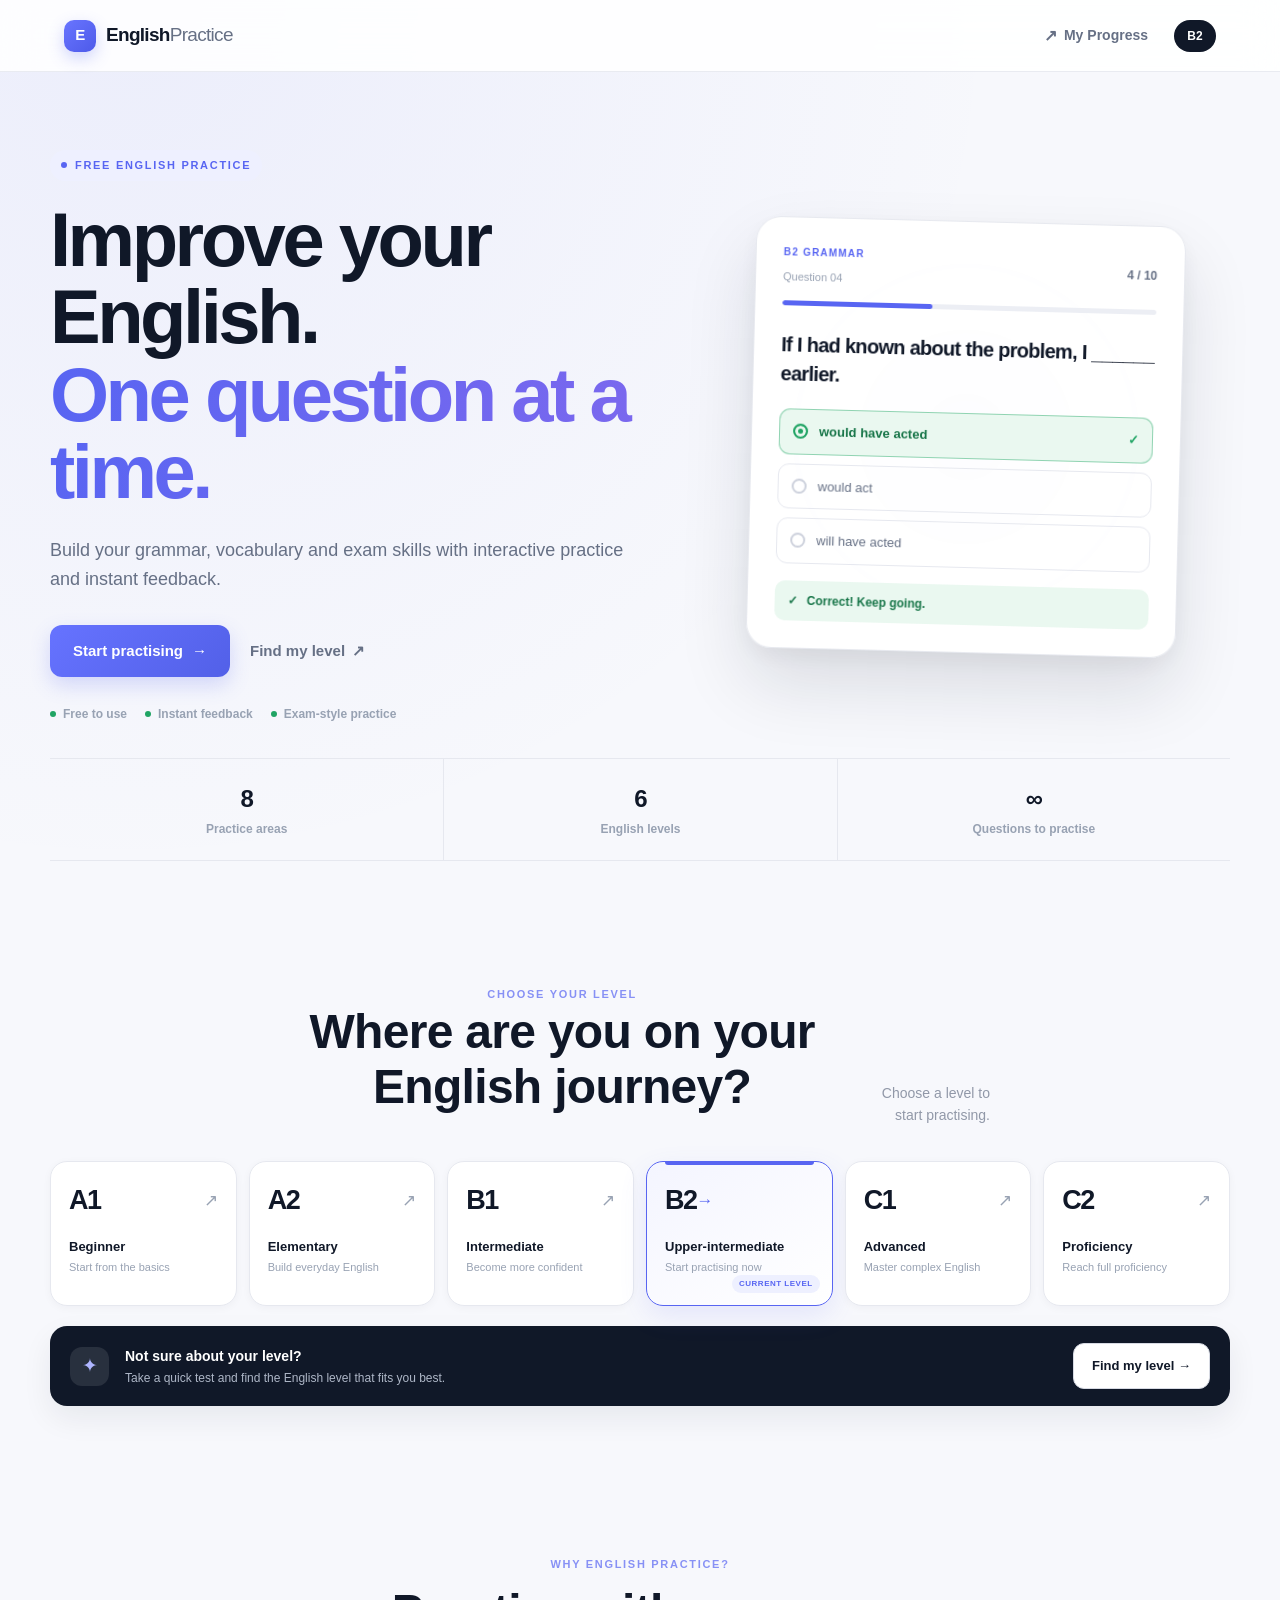
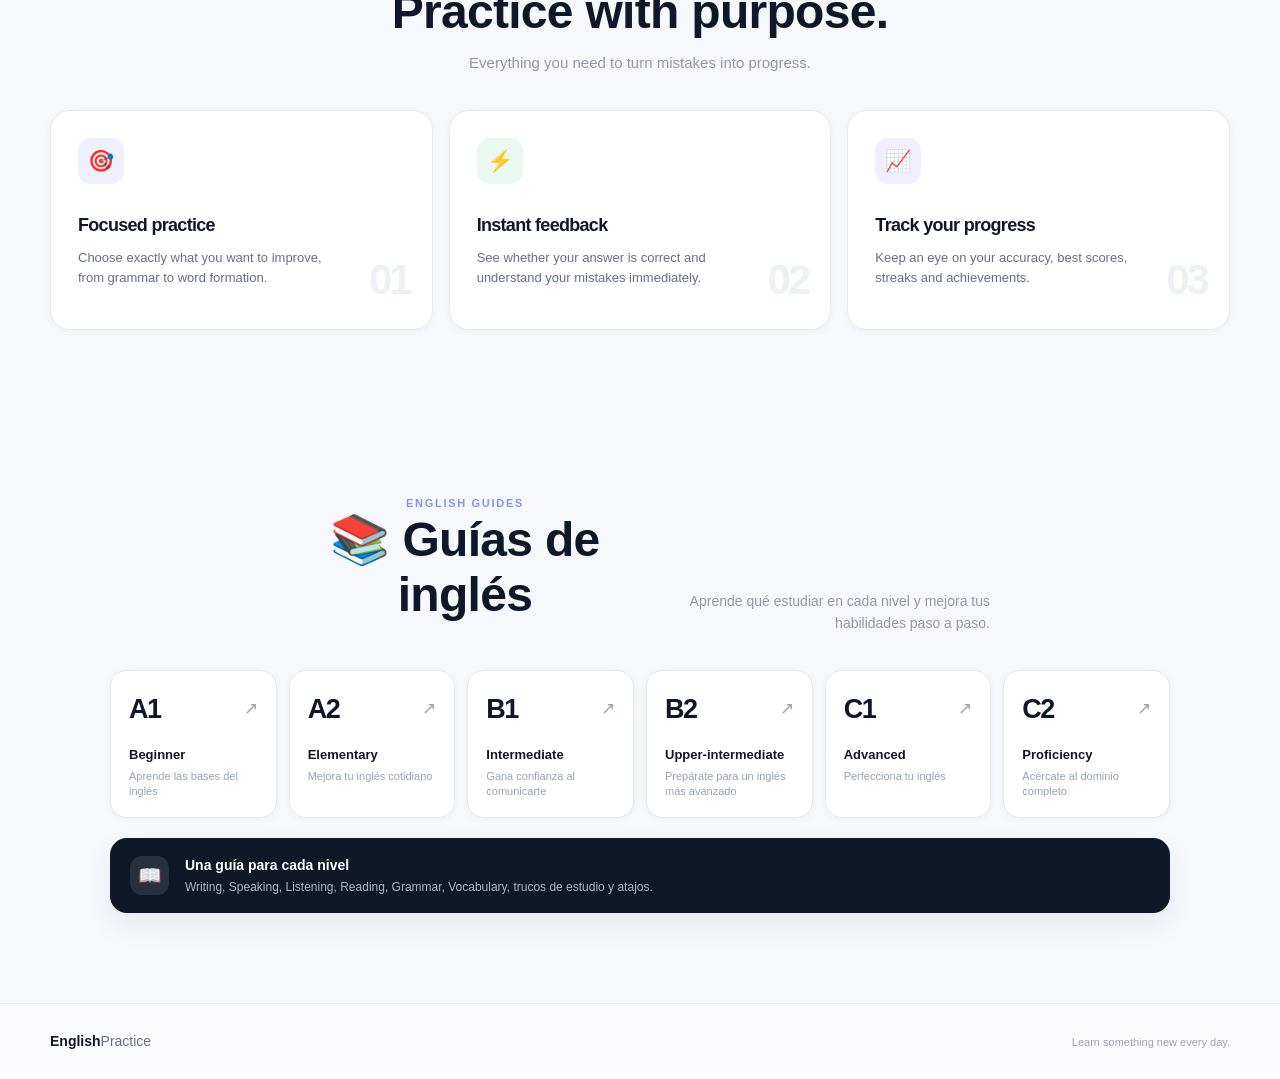
==== commit 6840294c: "Add files via upload Añadidas guías de inglés A1-C2" ====
--- a/index.html
+++ b/index.html
@@ -1164,6 +1164,178 @@
 
         </section>
 
+         
+
+
+<!-- =========================
+     GUÍAS
+     ========================= -->
+
+<section class="content-section guides-section" id="guias">
+
+    <div class="section-heading">
+
+        <div>
+            <p class="eyebrow">ENGLISH GUIDES</p>
+
+            <h2>
+                📚 Guías de inglés
+            </h2>
+        </div>
+
+        <p class="section-description">
+            Aprende qué estudiar en cada nivel y mejora tus habilidades paso a paso.
+        </p>
+
+    </div>
+
+
+    <div class="level-grid">
+
+        <!-- A1 -->
+
+        <a href="guia.html?nivel=A1"
+           class="level-card available"
+           style="text-decoration: none;">
+
+            <div class="level-card-top">
+                <strong>A1</strong>
+                <span class="level-arrow">↗</span>
+            </div>
+
+            <span>Beginner</span>
+
+            <small>
+                Aprende las bases del inglés
+            </small>
+
+        </a>
+
+
+        <!-- A2 -->
+
+        <a href="guia.html?nivel=A2"
+           class="level-card available"
+           style="text-decoration: none;">
+
+            <div class="level-card-top">
+                <strong>A2</strong>
+                <span class="level-arrow">↗</span>
+            </div>
+
+            <span>Elementary</span>
+
+            <small>
+                Mejora tu inglés cotidiano
+            </small>
+
+        </a>
+
+
+        <!-- B1 -->
+
+        <a href="guia.html?nivel=B1"
+           class="level-card available"
+           style="text-decoration: none;">
+
+            <div class="level-card-top">
+                <strong>B1</strong>
+                <span class="level-arrow">↗</span>
+            </div>
+
+            <span>Intermediate</span>
+
+            <small>
+                Gana confianza al comunicarte
+            </small>
+
+        </a>
+
+
+        <!-- B2 -->
+
+        <a href="guia.html?nivel=B2"
+           class="level-card available"
+           style="text-decoration: none;">
+
+            <div class="level-card-top">
+                <strong>B2</strong>
+                <span class="level-arrow">↗</span>
+            </div>
+
+            <span>Upper-intermediate</span>
+
+            <small>
+                Prepárate para un inglés más avanzado
+            </small>
+
+        </a>
+
+
+        <!-- C1 -->
+
+        <a href="guia.html?nivel=C1"
+           class="level-card available"
+           style="text-decoration: none;">
+
+            <div class="level-card-top">
+                <strong>C1</strong>
+                <span class="level-arrow">↗</span>
+            </div>
+
+            <span>Advanced</span>
+
+            <small>
+                Perfecciona tu inglés
+            </small>
+
+        </a>
+
+
+        <!-- C2 -->
+
+        <a href="guia.html?nivel=C2"
+           class="level-card available"
+           style="text-decoration: none;">
+
+            <div class="level-card-top">
+                <strong>C2</strong>
+                <span class="level-arrow">↗</span>
+            </div>
+
+            <span>Proficiency</span>
+
+            <small>
+                Acércate al dominio completo
+            </small>
+
+        </a>
+
+    </div>
+
+
+    <div class="level-test-banner">
+
+        <div class="level-test-icon">
+            📖
+        </div>
+
+        <div class="level-test-content">
+
+            <strong>Una guía para cada nivel</strong>
+
+            <p>
+                Writing, Speaking, Listening, Reading, Grammar,
+                Vocabulary, trucos de estudio y atajos.
+            </p>
+
+        </div>
+
+    </div>
+
+</section>
+
+
     </main>
 
 
--- a/style.css
+++ b/style.css
@@ -2846,4 +2846,157 @@
         transition-duration: 0.01ms !important;
     }
 
+}
+
+/* ==============================
+   GUÍAS
+   ============================== */
+
+.guides-section {
+    max-width: 1100px;
+    margin: 70px auto;
+    padding: 20px;
+}
+
+.section-heading {
+    text-align: center;
+    max-width: 700px;
+    margin: 0 auto 35px;
+}
+
+.section-kicker {
+    display: inline-block;
+    font-size: 0.75rem;
+    font-weight: 700;
+    letter-spacing: 2px;
+    opacity: 0.6;
+    margin-bottom: 8px;
+}
+
+.section-heading h2 {
+    font-size: clamp(2rem, 5vw, 3rem);
+    margin: 0 0 12px;
+}
+
+.section-heading p {
+    margin: 0;
+    opacity: 0.7;
+    line-height: 1.6;
+}
+
+.guides-grid {
+    display: grid;
+    grid-template-columns: repeat(3, 1fr);
+    gap: 18px;
+}
+
+.guide-card {
+    position: relative;
+    min-height: 150px;
+    padding: 24px;
+    border-radius: 22px;
+    text-decoration: none;
+    color: inherit;
+
+    display: flex;
+    align-items: center;
+    gap: 18px;
+
+    background: var(--card-bg, #ffffff);
+    border: 1px solid rgba(0,0,0,0.08);
+
+    box-shadow: 0 8px 25px rgba(0,0,0,0.05);
+
+    transition:
+        transform 0.2s ease,
+        box-shadow 0.2s ease;
+}
+
+.guide-card:hover {
+    transform: translateY(-5px);
+    box-shadow: 0 15px 35px rgba(0,0,0,0.10);
+}
+
+.guide-level {
+    width: 64px;
+    height: 64px;
+    flex-shrink: 0;
+
+    display: flex;
+    align-items: center;
+    justify-content: center;
+
+    border-radius: 18px;
+
+    font-size: 1.15rem;
+    font-weight: 800;
+
+    background: rgba(0,0,0,0.06);
+}
+
+.guide-card h3 {
+    margin: 0 0 6px;
+    font-size: 1.15rem;
+}
+
+.guide-card p {
+    margin: 0;
+    font-size: 0.9rem;
+    opacity: 0.65;
+    line-height: 1.4;
+}
+
+.guide-arrow {
+    margin-left: auto;
+    font-size: 1.5rem;
+    opacity: 0.45;
+}
+
+/* Diferenciación por nivel */
+
+.guide-card.a1 {
+    --card-bg: #f5f9ff;
+}
+
+.guide-card.a2 {
+    --card-bg: #f5fbf7;
+}
+
+.guide-card.b1 {
+    --card-bg: #fffaf2;
+}
+
+.guide-card.b2 {
+    --card-bg: #fff7f7;
+}
+
+.guide-card.c1 {
+    --card-bg: #f8f5ff;
+}
+
+.guide-card.c2 {
+    --card-bg: #f5f5f5;
+}
+
+
+/* Móvil */
+
+@media (max-width: 800px) {
+    .guides-grid {
+        grid-template-columns: repeat(2, 1fr);
+    }
+}
+
+@media (max-width: 520px) {
+    .guides-section {
+        padding: 15px;
+    }
+
+    .guides-grid {
+        grid-template-columns: 1fr;
+    }
+
+    .guide-card {
+        min-height: 120px;
+    }
 }
